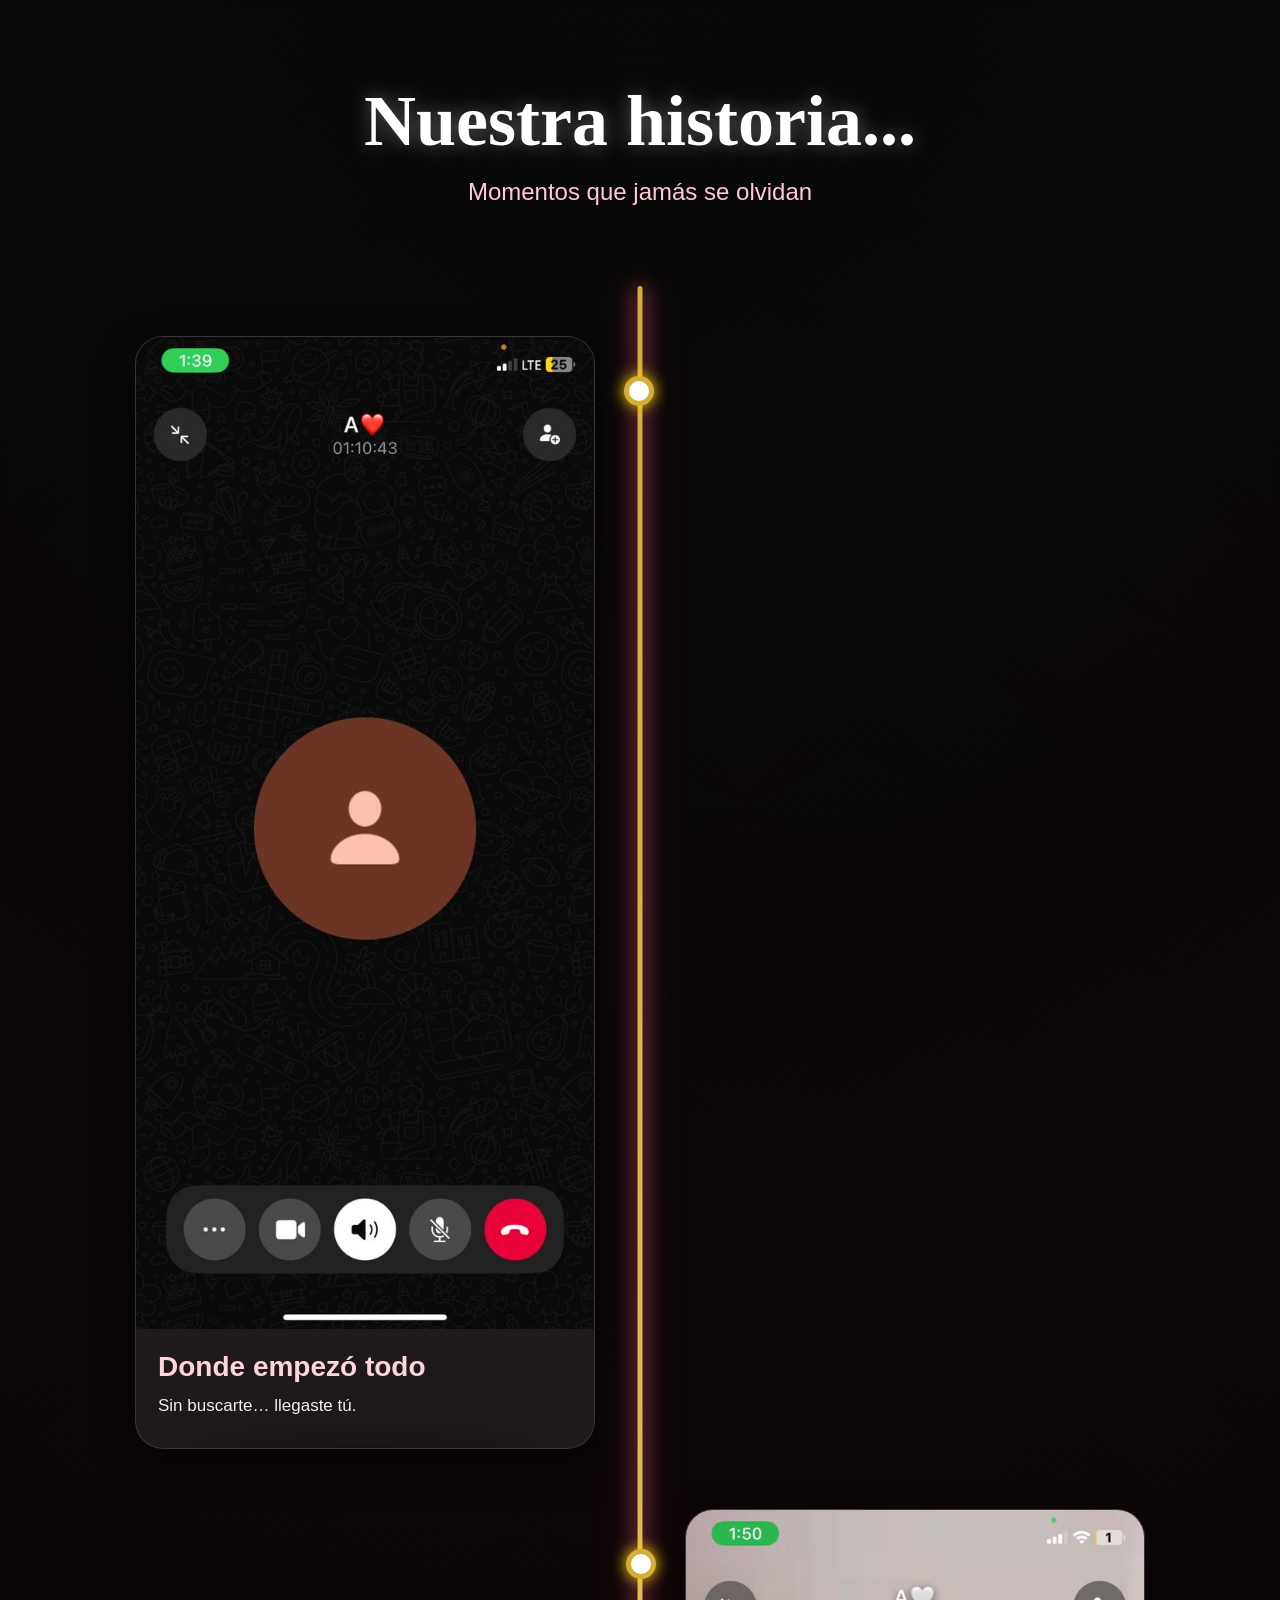
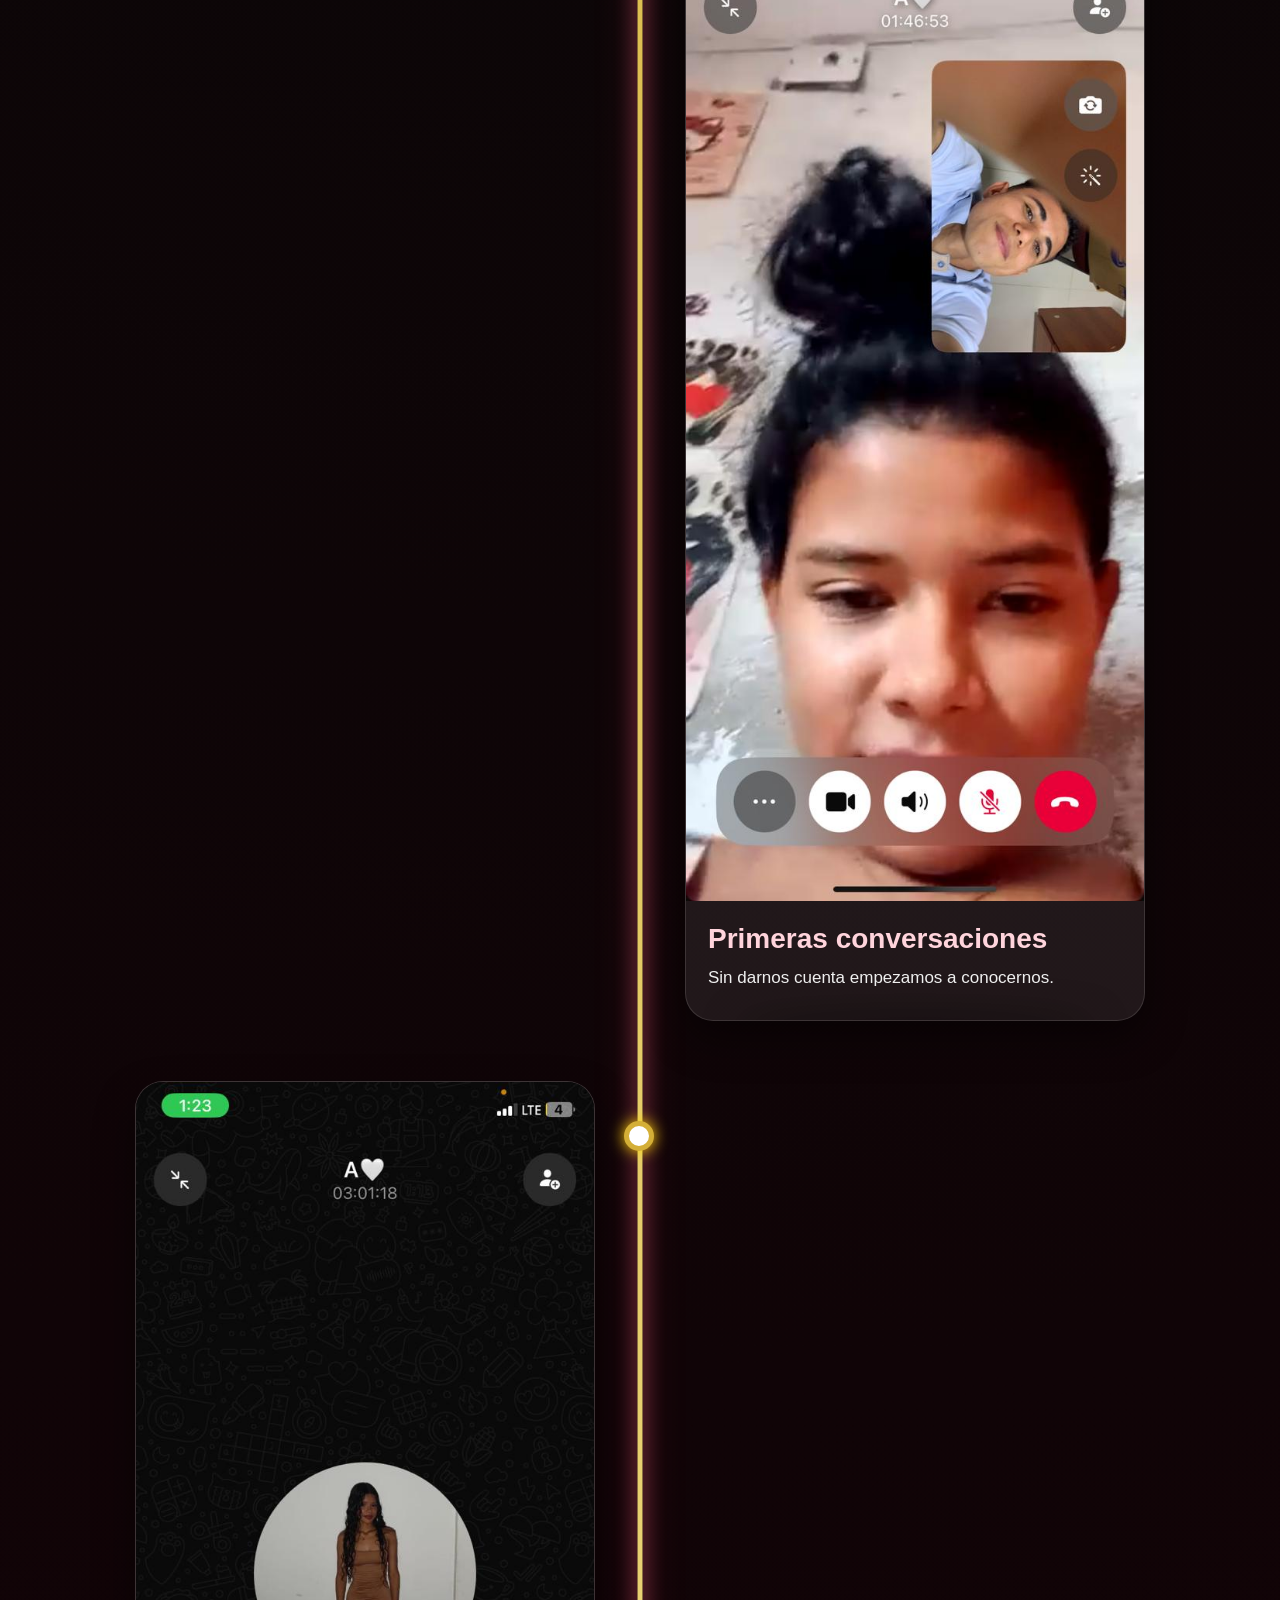
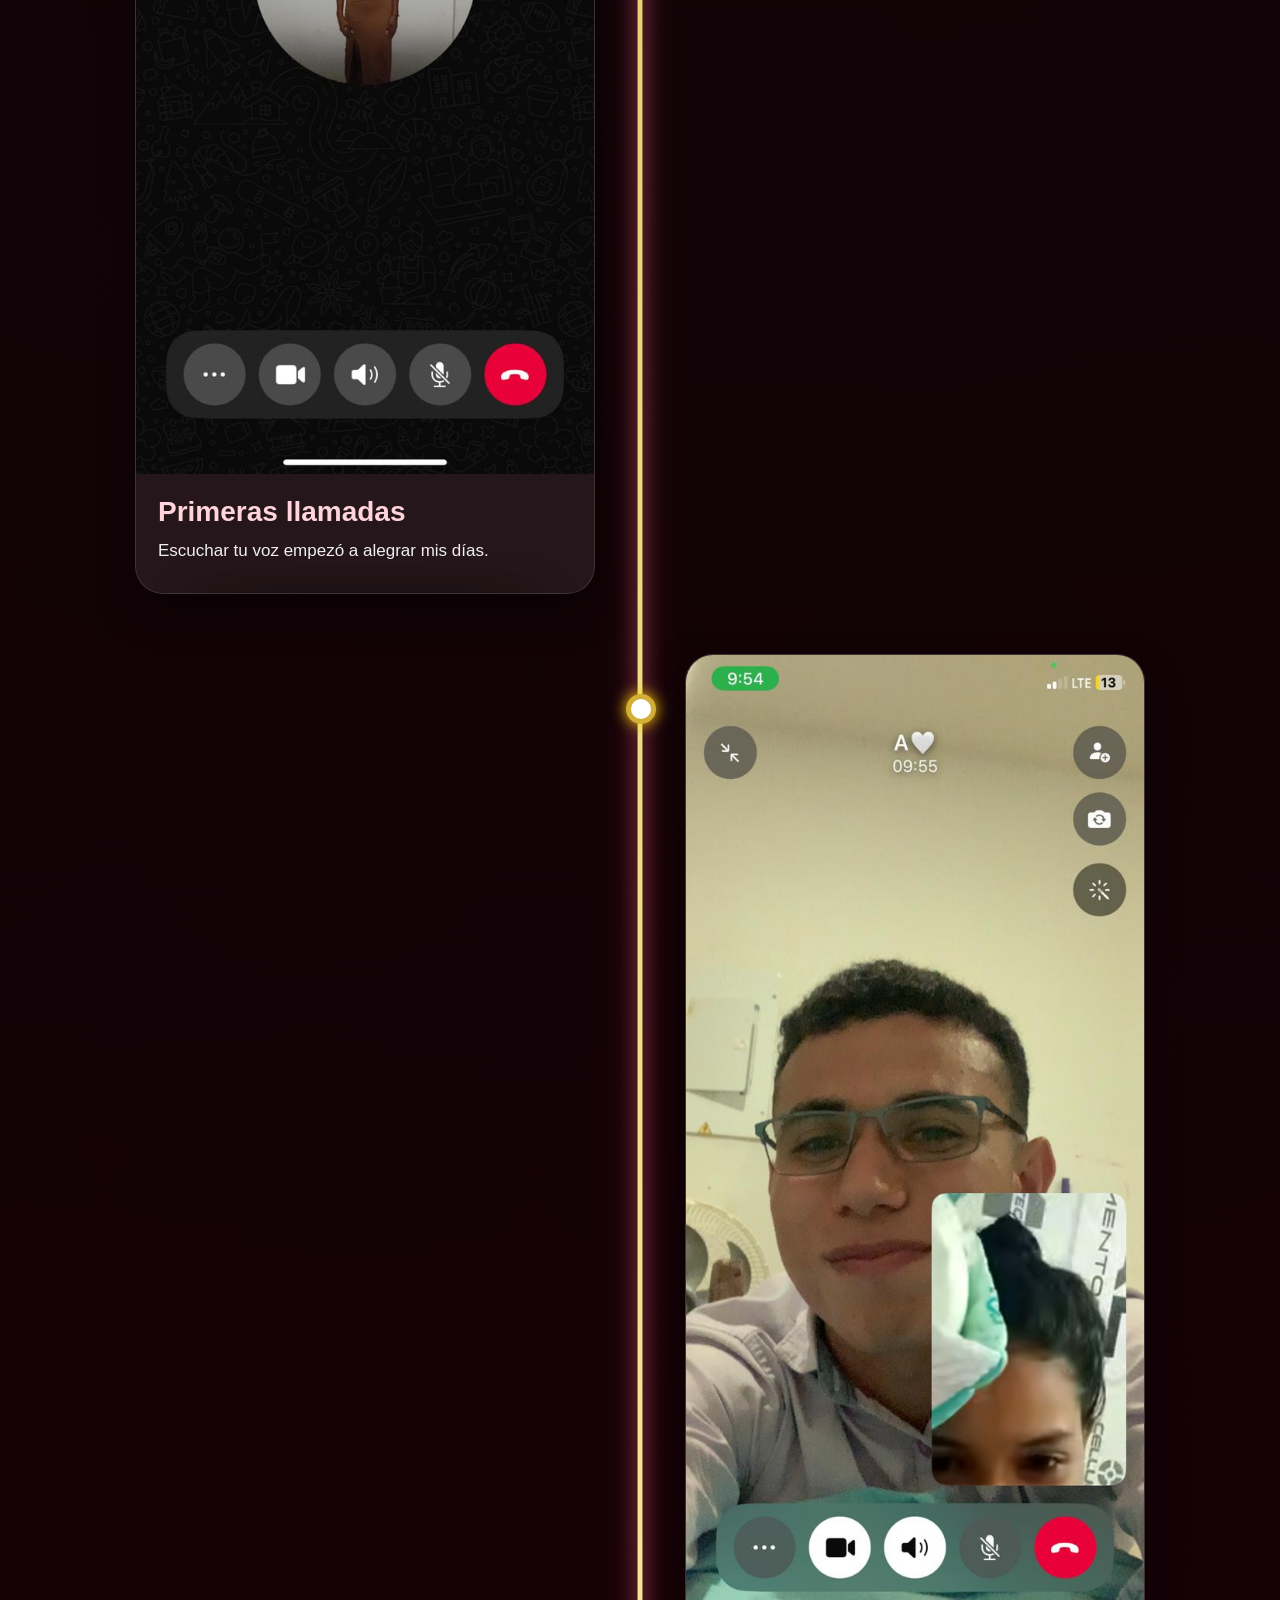
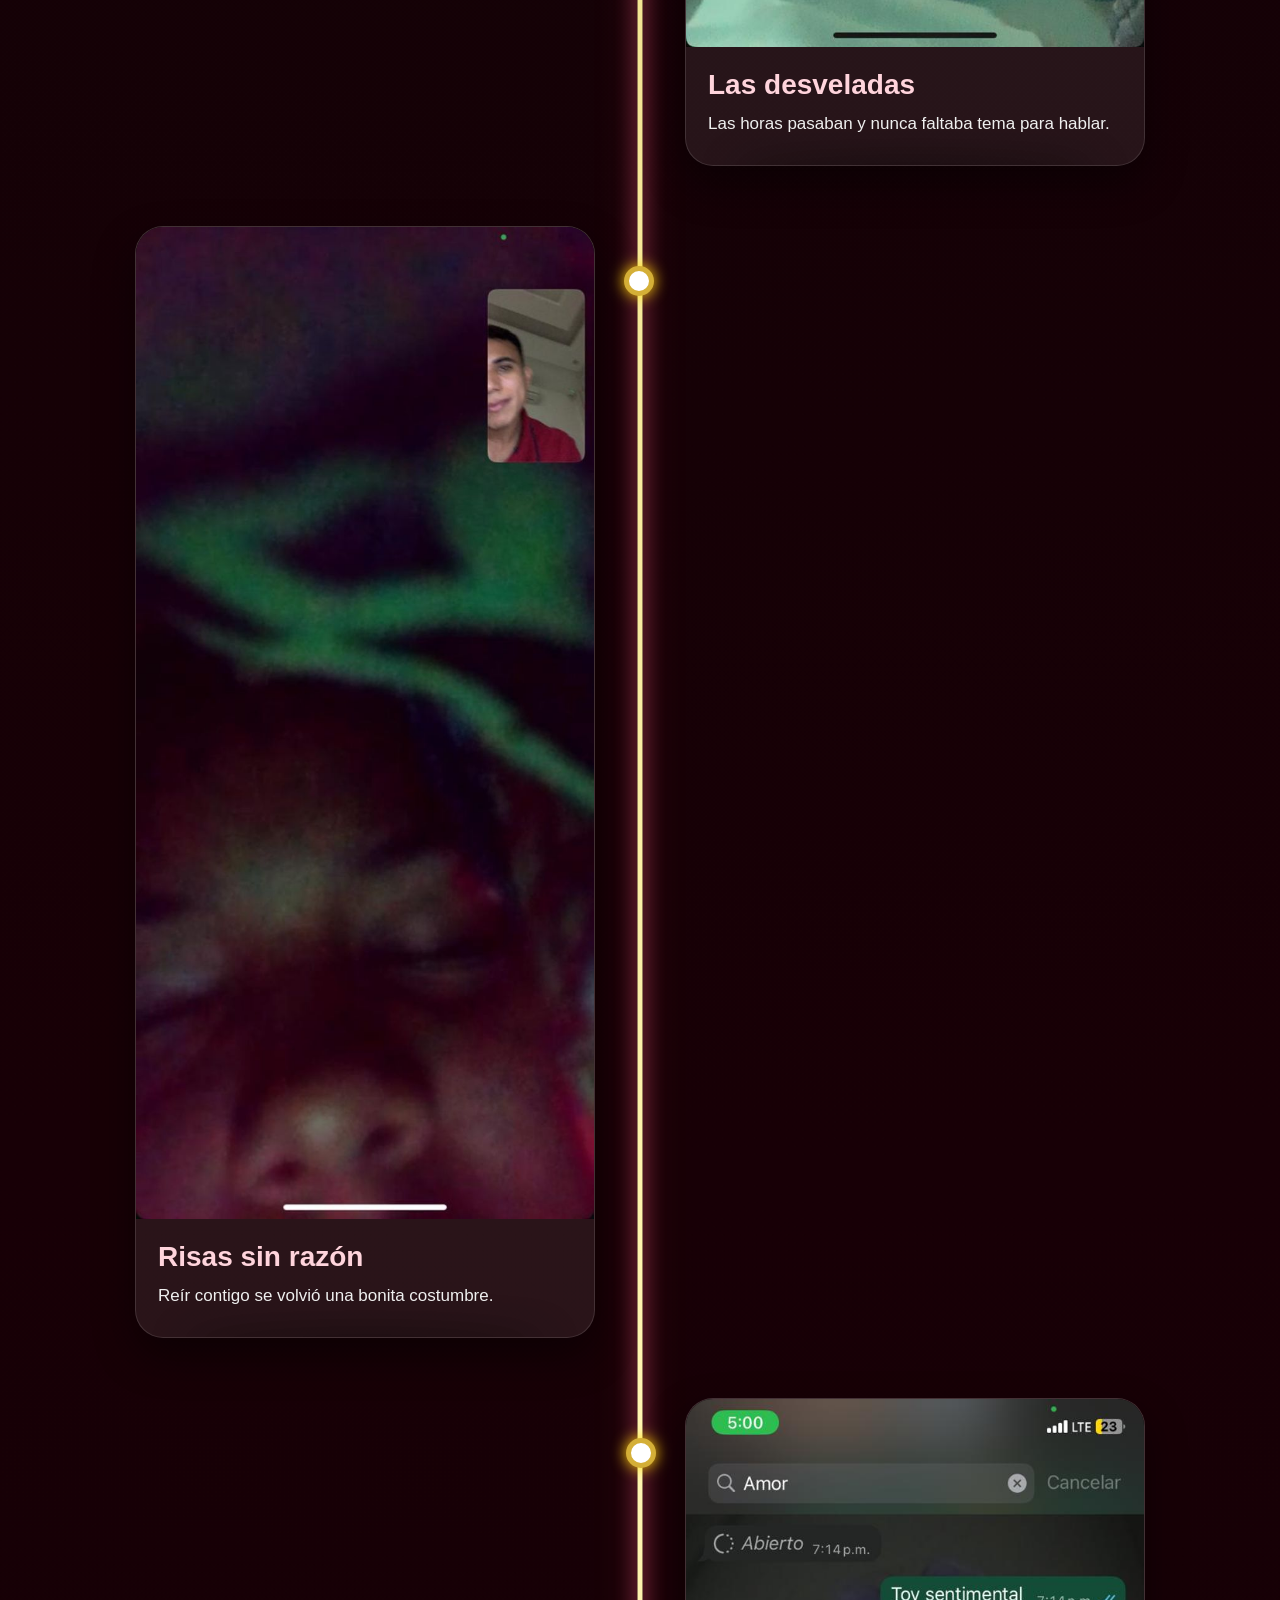
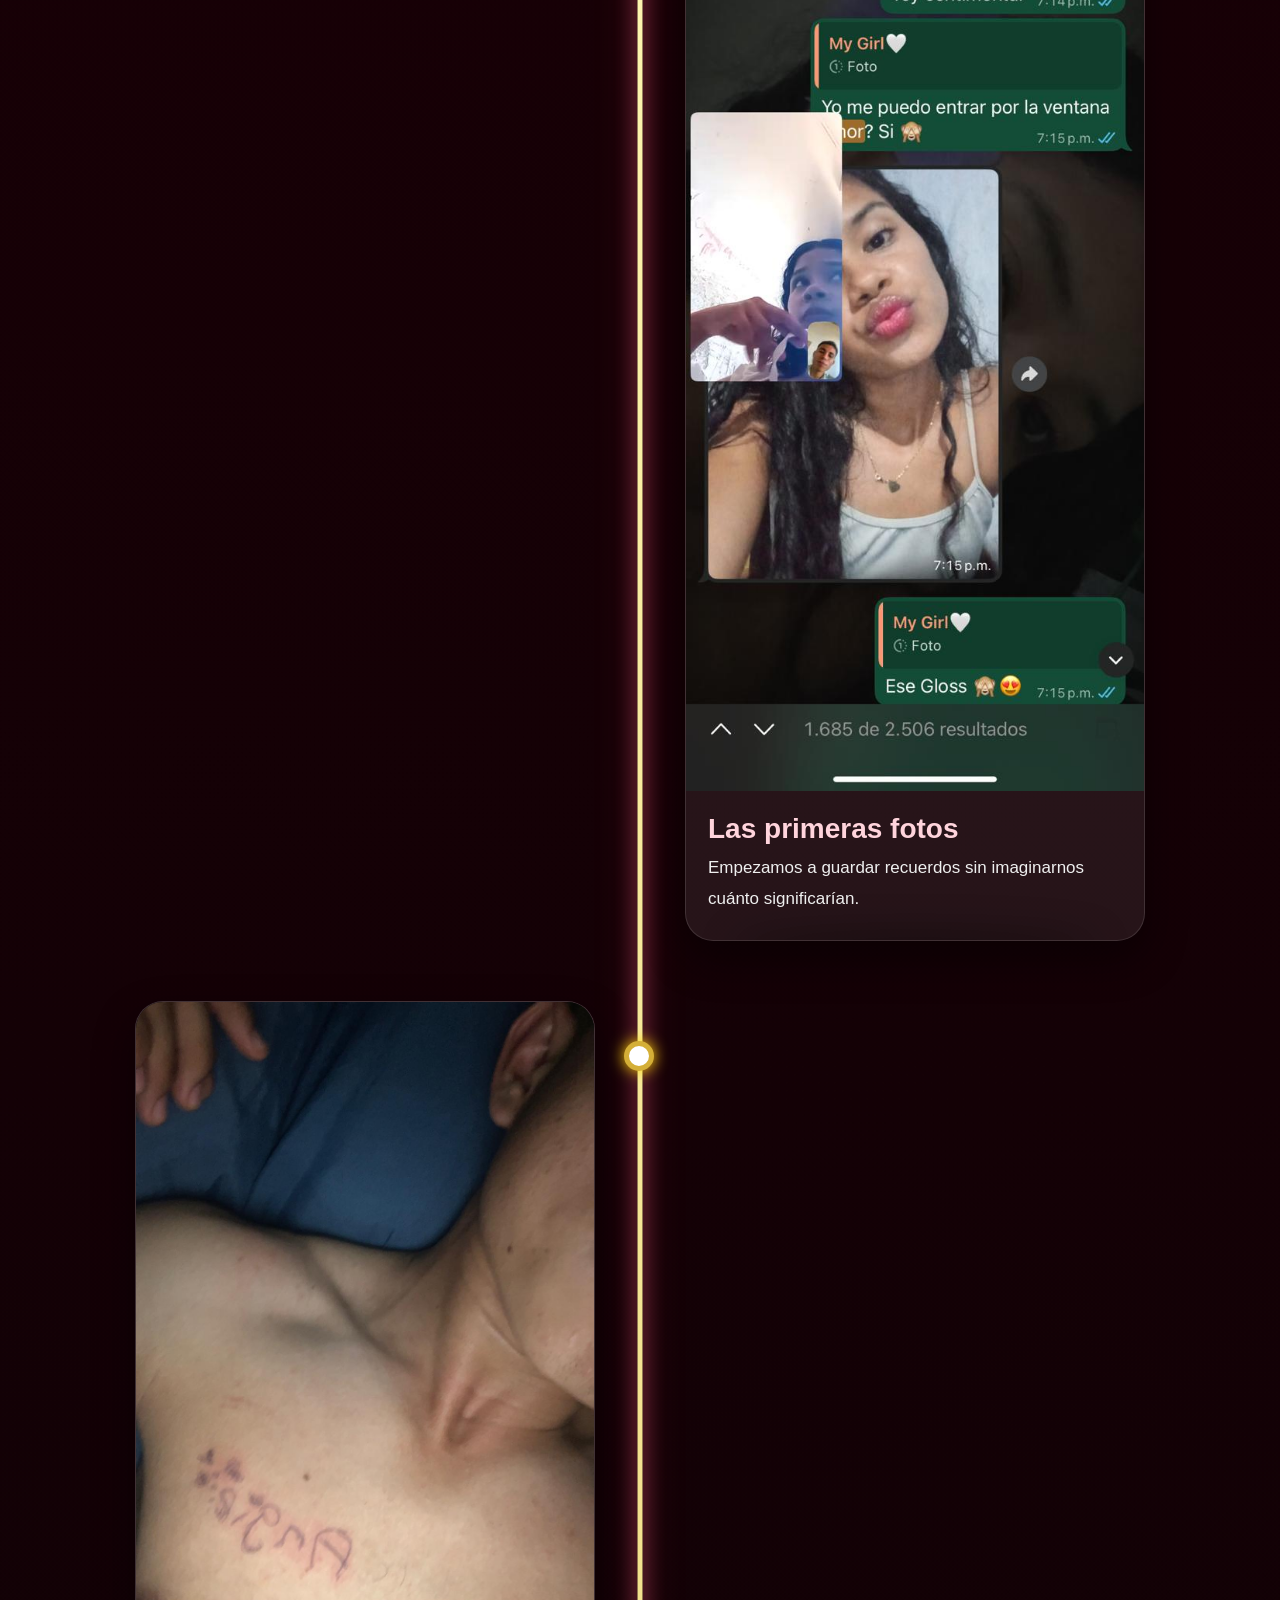
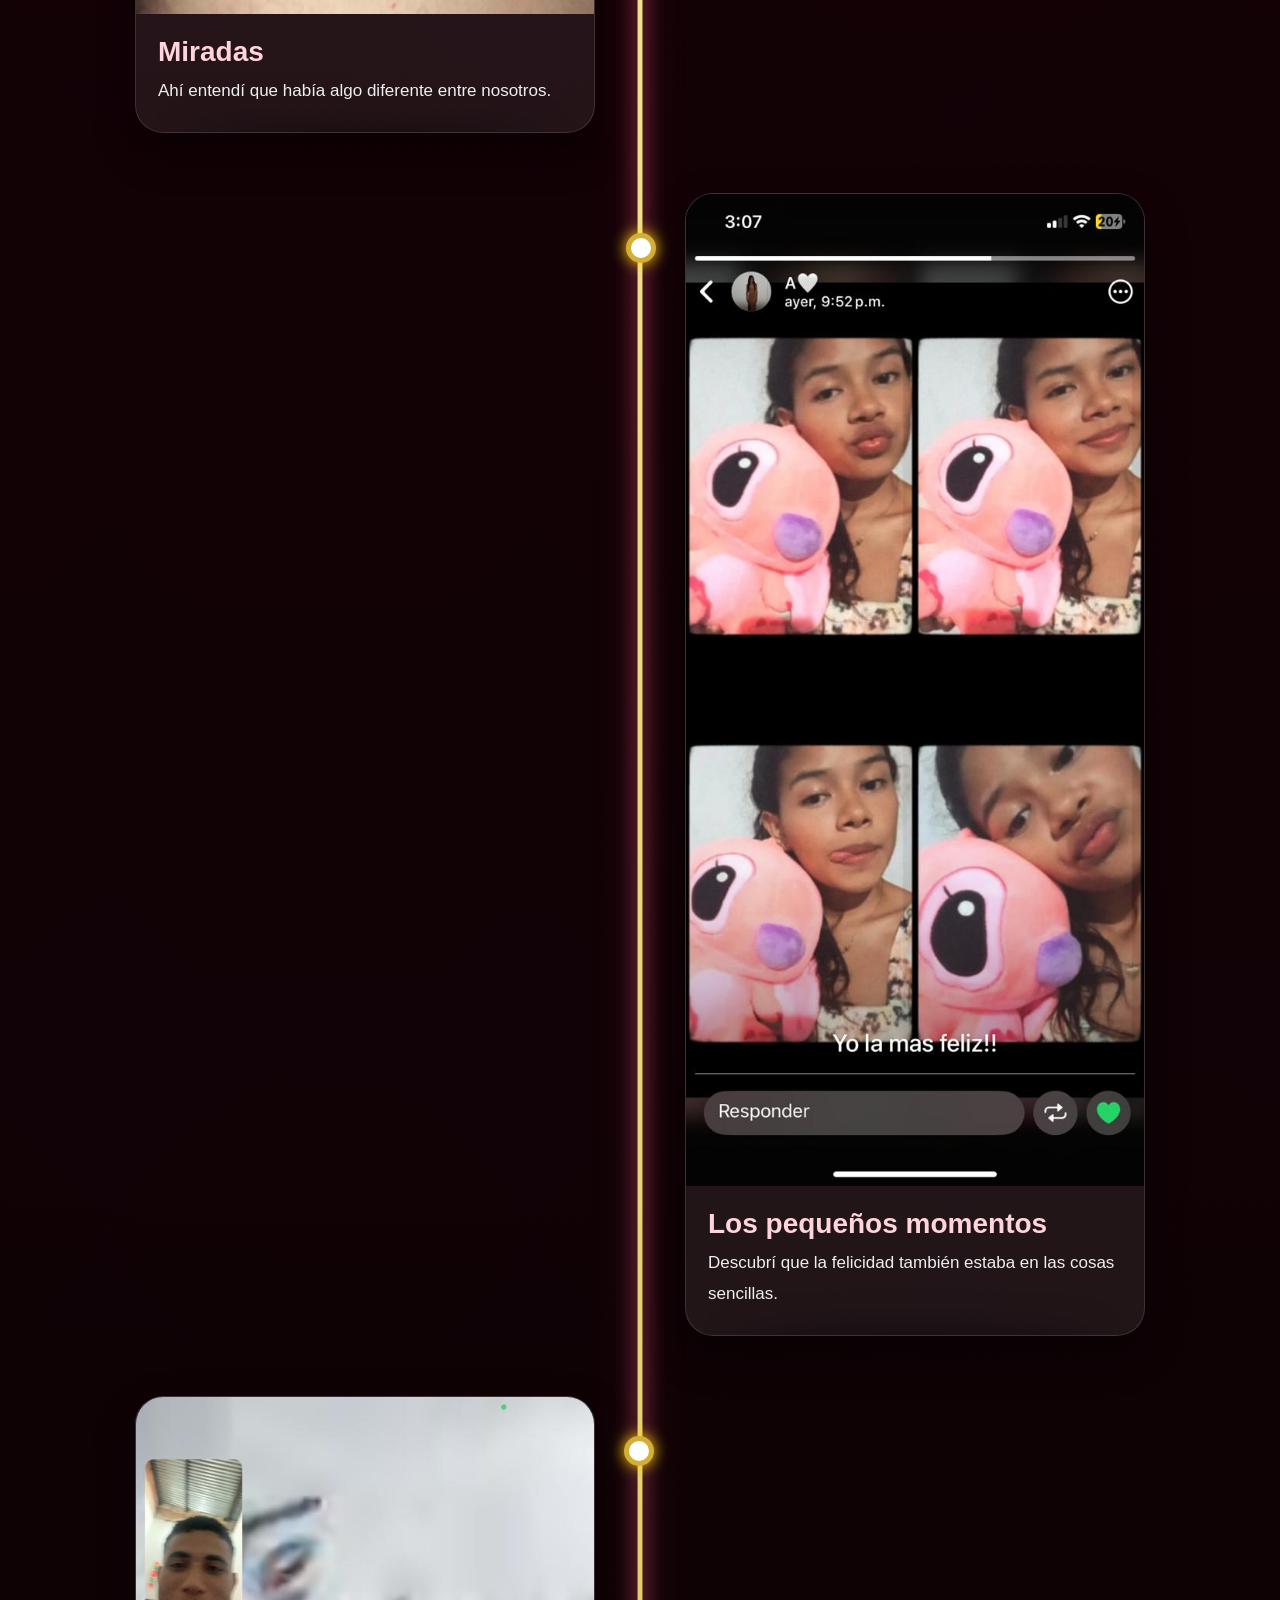
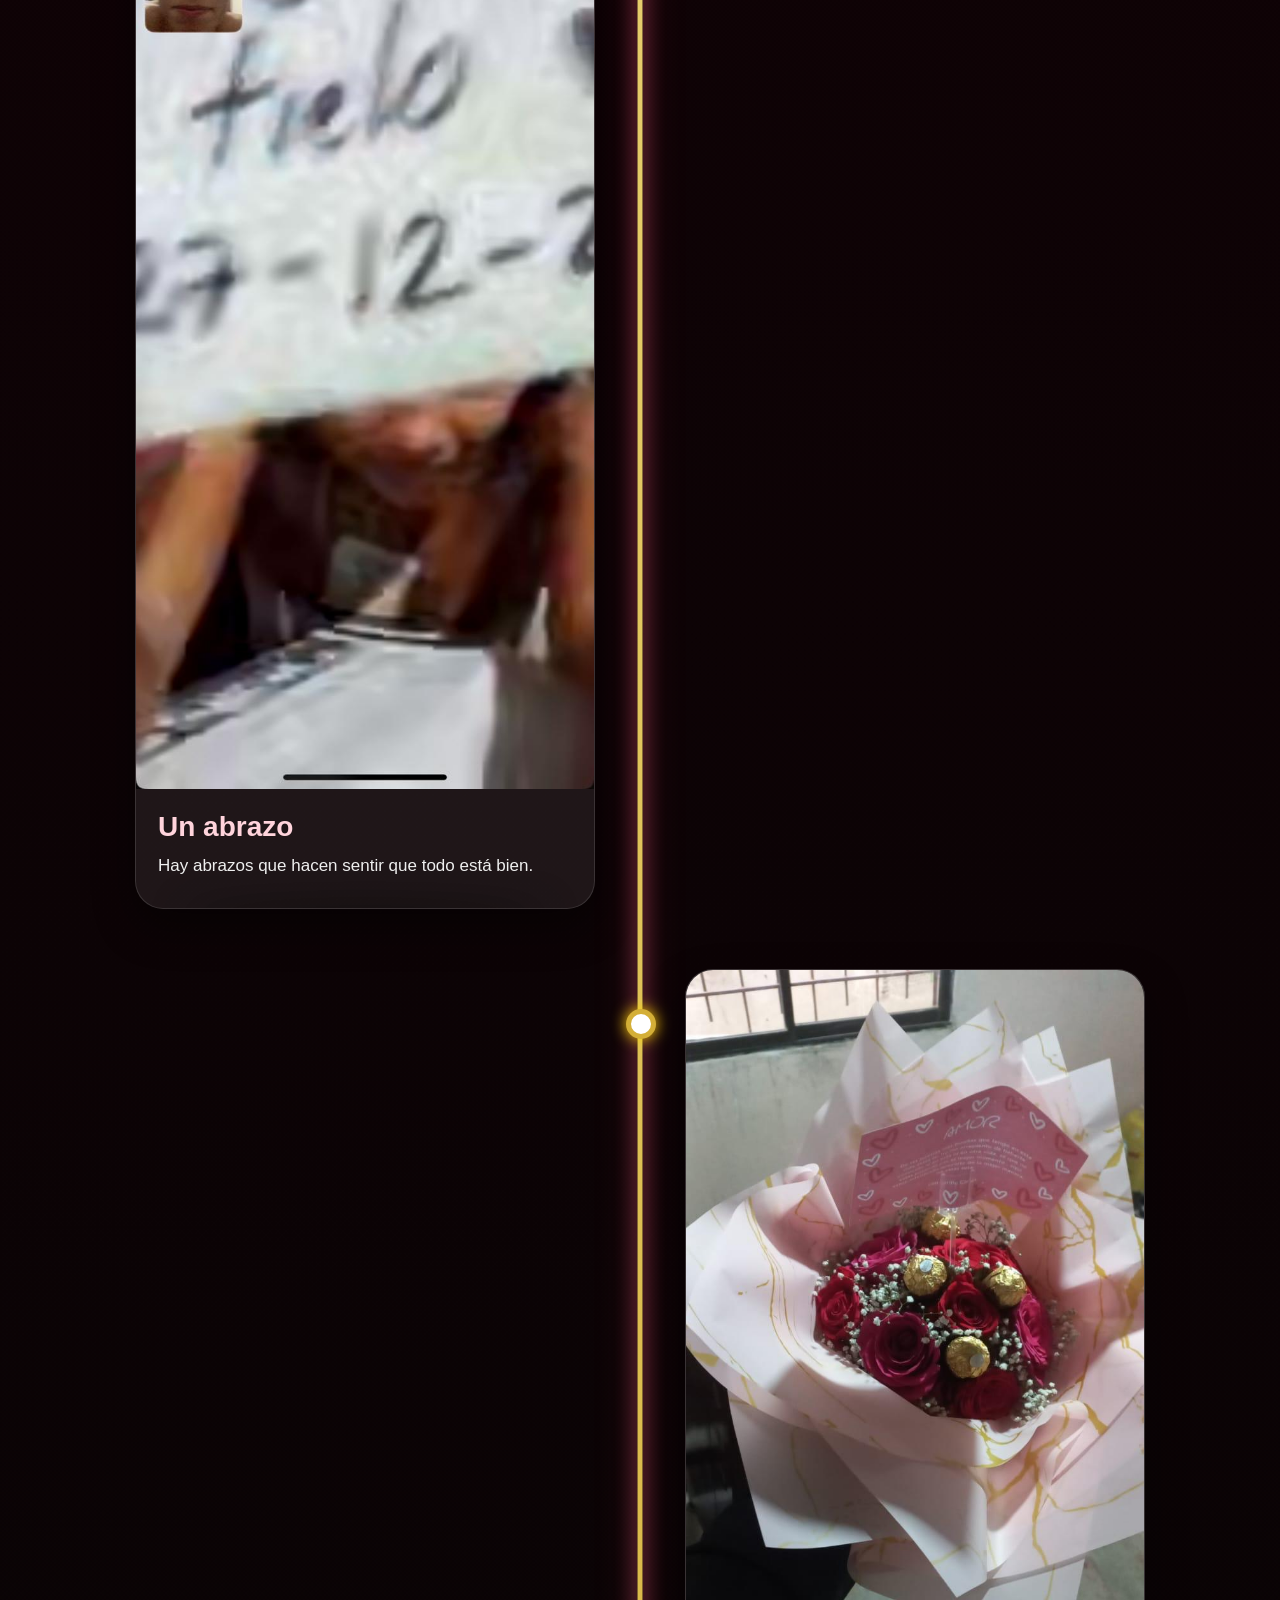
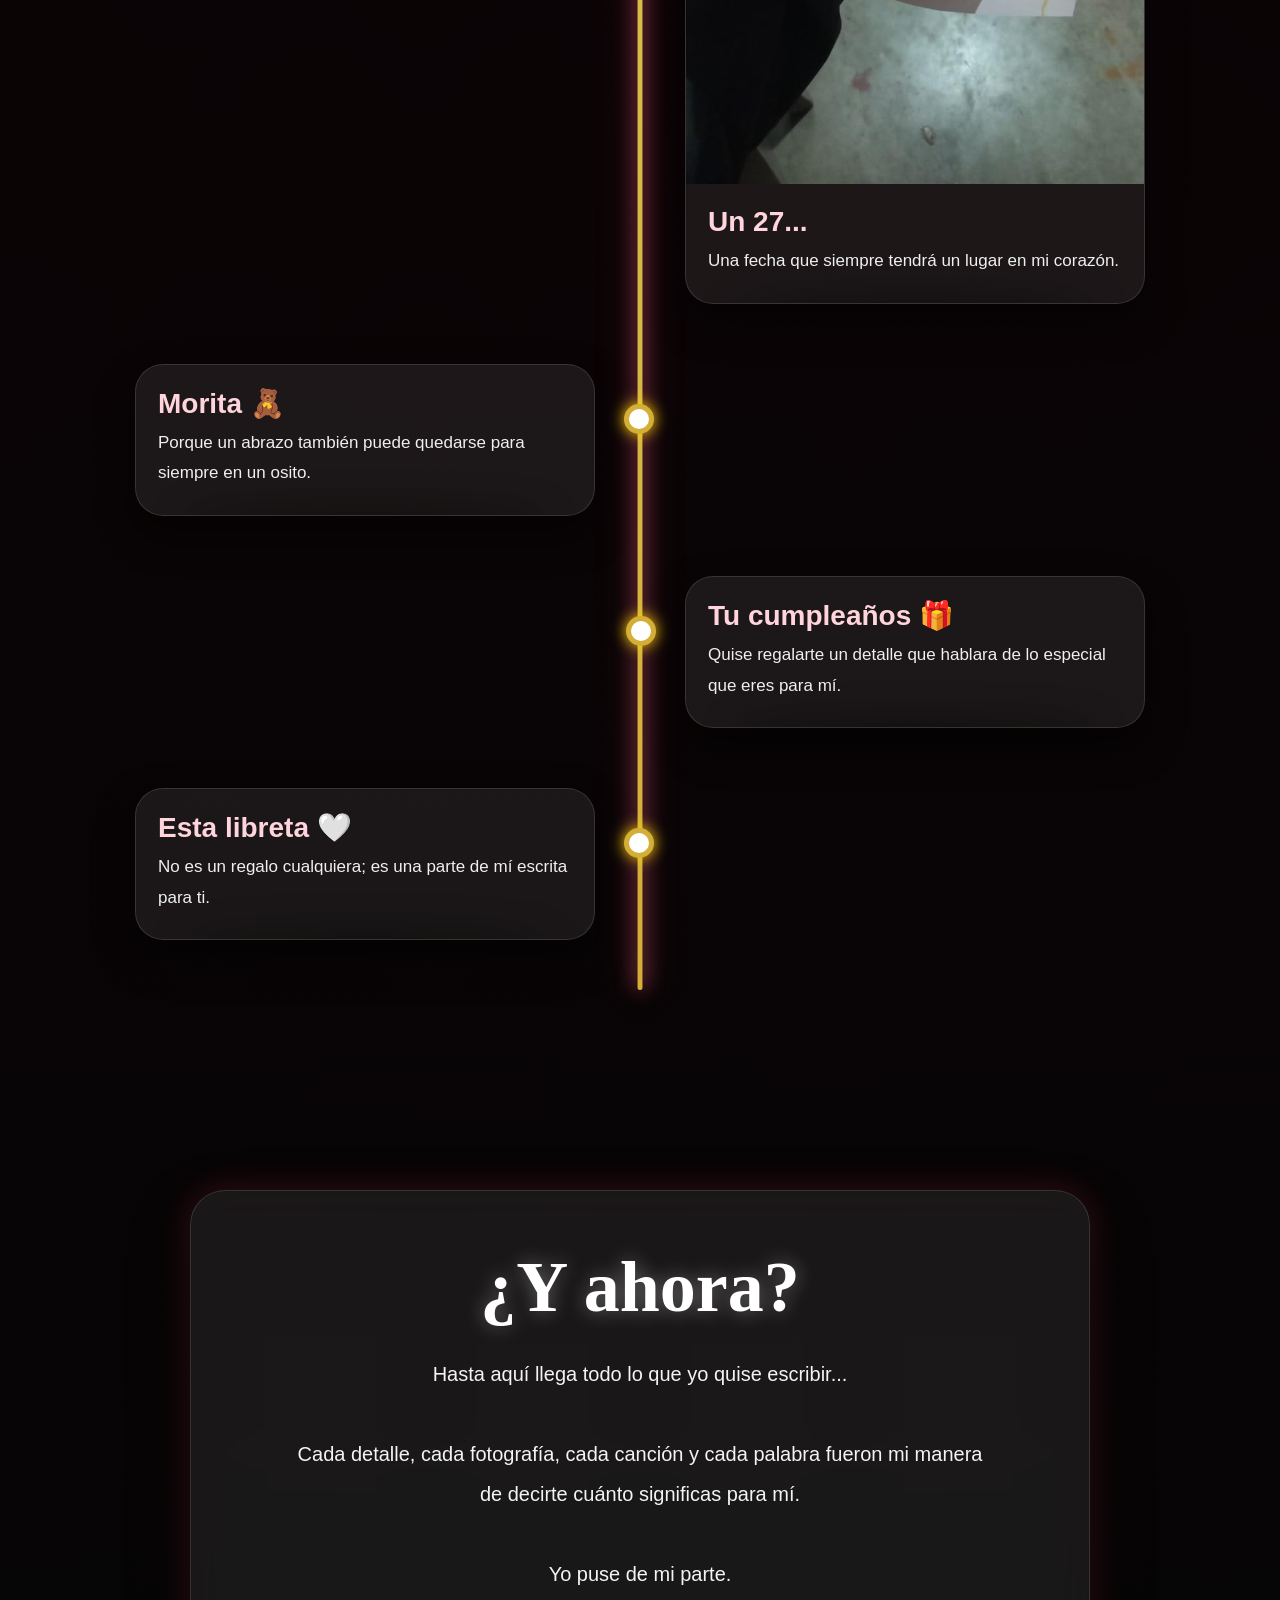
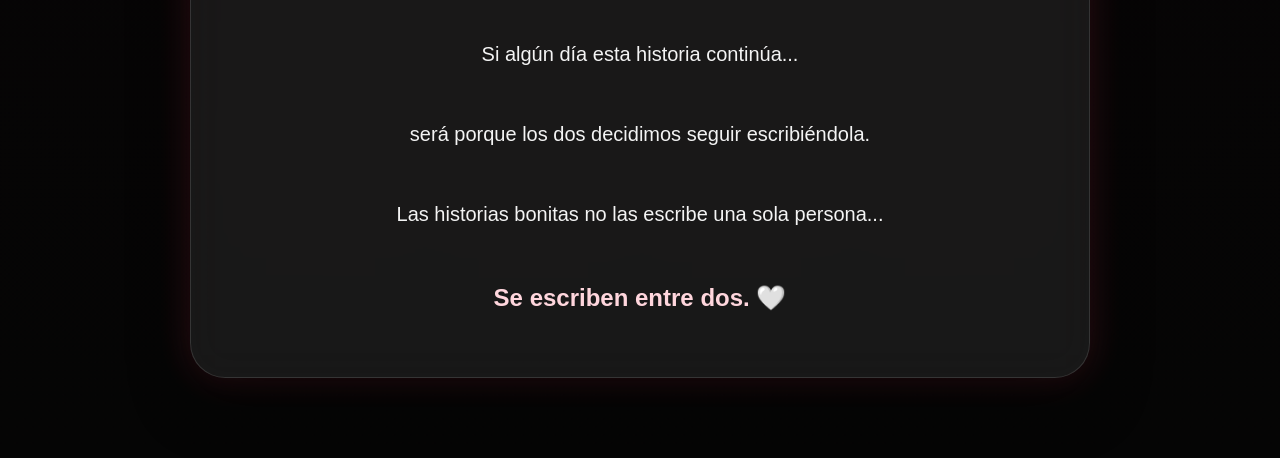
==== Pagina5/5.html @ 86604031 "Add files via upload" ====
<!DOCTYPE html>
<html lang="es">

<head>

    <meta charset="UTF-8">

    <meta name="viewport" content="width=device-width, initial-scale=1.0">

    <title>Nuestra Historia 🤍</title>

    <link rel="stylesheet" href="5.css">

</head>

<body>

    <!-- PARTICULAS -->
    <div id="particles"></div>

    <!-- TITULO -->
    <section class="timeline-section">

        <h1 class="titulo-timeline">
            Nuestra historia...
        </h1>

        <h2 class="subtitulo-timeline">
            Momentos que jamás se olvidan
        </h2>

        <div class="timeline">

            <!-- 1 -->
            <div class="timeline-item left">

                <div class="timeline-content">

                    <img src="Img/timeline/1.jpeg" alt="">

                    <h3>Donde empezó todo</h3>

                    <p>Sin buscarte… llegaste tú.</p>

                </div>

            </div>

            <!-- 2 -->
            <div class="timeline-item right">

                <div class="timeline-content">

                    <img src="Img/timeline/2.jpeg" alt="">

                    <h3>Primeras conversaciones</h3>

                    <p>Sin darnos cuenta empezamos a conocernos.</p>

                </div>

            </div>

            <!-- 3 -->
            <div class="timeline-item left">

                <div class="timeline-content">

                    <img src="Img/timeline/3.jpeg" alt="">

                    <h3>Primeras llamadas</h3>

                    <p>Escuchar tu voz empezó a alegrar mis días.</p>

                </div>

            </div>

            <!-- 4 -->
            <div class="timeline-item right">

                <div class="timeline-content">

                    <img src="Img/timeline/4.jpeg" alt="">

                    <h3>Las desveladas</h3>

                    <p>Las horas pasaban y nunca faltaba tema para hablar.</p>

                </div>

            </div>

            <!-- 5 -->
            <div class="timeline-item left">

                <div class="timeline-content">

                    <img src="Img/timeline/5.jpg" alt="">

                    <h3>Risas sin razón</h3>

                    <p>Reír contigo se volvió una bonita costumbre.</p>

                </div>

            </div>

            <!-- 6 -->
            <div class="timeline-item right">

                <div class="timeline-content">

                    <img src="Img/timeline/6.jpeg" alt="">

                    <h3>Las primeras fotos</h3>

                    <p>Empezamos a guardar recuerdos sin imaginarnos cuánto significarían.</p>

                </div>

            </div>

            <!-- 7 -->
            <div class="timeline-item left">

                <div class="timeline-content">

                    <img src="Img/timeline/7.jpeg" alt="">

                    <h3>Miradas</h3>

                    <p>Ahí entendí que había algo diferente entre nosotros.</p>

                </div>

            </div>

            <!-- 8 -->
            <div class="timeline-item right">

                <div class="timeline-content">

                    <img src="Img/timeline/8.jpeg" alt="">

                    <h3>Los pequeños momentos</h3>

                    <p>Descubrí que la felicidad también estaba en las cosas sencillas.</p>

                </div>

            </div>

            <!-- 9 -->
            <div class="timeline-item left">

                <div class="timeline-content">

                    <img src="Img/timeline/9.jpeg" alt="">

                    <h3>Un abrazo</h3>

                    <p>Hay abrazos que hacen sentir que todo está bien.</p>

                </div>

            </div>

            <!-- 10 -->
            <div class="timeline-item right">

                <div class="timeline-content">

                    <img src="Img/timeline/10.jpg" alt="">

                    <h3>Un 27...</h3>

                    <p>Una fecha que siempre tendrá un lugar en mi corazón.</p>

                </div>

            </div>

            <!-- 11 -->
            <div class="timeline-item left">

                <div class="timeline-content">

                    <img src="Img/timeline/11.jpeg" alt="">

                    <h3>Morita 🧸</h3>

                    <p>Porque un abrazo también puede quedarse para siempre en un osito.</p>

                </div>

            </div>

            <!-- 12 -->
            <div class="timeline-item right">

                <div class="timeline-content">

                    <img src="Img/timeline/12.jpeg" alt="">

                    <h3>Tu cumpleaños 🎁</h3>

                    <p>Quise regalarte un detalle que hablara de lo especial que eres para mí.</p>

                </div>

            </div>

            <!-- 13 -->
            <div class="timeline-item left">

                <div class="timeline-content">

                    <img src="Img/timeline/13.jpeg" alt="">

                    <h3>Esta libreta 🤍</h3>

                    <p>No es un regalo cualquiera; es una parte de mí escrita para ti.</p>

                </div>

            </div>

        </div>

    </section>

    <!-- MENSAJE FINAL -->

    <section class="final-section">

        <div class="timeline-final">

            <h2>¿Y ahora?</h2>

            <p>

                Hasta aquí llega todo lo que yo quise escribir...

                <br><br>

                Cada detalle, cada fotografía, cada canción y cada palabra fueron mi manera de decirte cuánto significas para mí.

                <br><br>

                Yo puse de mi parte.

                <br><br>

                Si algún día esta historia continúa...

                <br><br>

                será porque los dos decidimos seguir escribiéndola.

                <br><br>

                Las historias bonitas no las escribe una sola persona...

                <br><br>

                <strong>Se escriben entre dos. 🤍</strong>

            </p>

        </div>

    </section>

    <script src="5.js"></script>

</body>

</html>
---- Pagina5/5.css ----
/*=========================================
FUENTES Y RESET
=========================================*/

@font-face{
    font-family:"love";
    src:url("fonts/LoversQuarrel-Regular.ttf") format("truetype");
}

*{
    margin:0;
    padding:0;
    box-sizing:border-box;
}

html{
    scroll-behavior:smooth;
}

body{

    background:
    radial-gradient(circle at top,#080808 0%,#180006 45%,#050505 100%);

    color:#fff;

    font-family:Arial,Helvetica,sans-serif;

    overflow-x:hidden;

    min-height:100vh;

}

/*=========================================
PARTICULAS
=========================================*/

#particles{

    position:fixed;

    inset:0;

    overflow:hidden;

    pointer-events:none;

    z-index:0;

}

.particle{

    position:absolute;

    bottom:-30px;

    width:8px;

    height:8px;

    border-radius:50%;

    background:#ff6b81;

    box-shadow:
    0 0 15px #ff3355,
    0 0 30px #ff3355;

    animation:subir linear infinite;

}

@keyframes subir{

0%{

transform:translateY(0) scale(.2);

opacity:0;

}

20%{

opacity:1;

}

100%{

transform:translateY(-120vh) scale(1.3);

opacity:0;

}

}

/*=========================================
TITULOS
=========================================*/

.timeline-section{

    width:min(1100px,92%);

    margin:auto;

    position:relative;

    z-index:2;

    padding:80px 0;

}

.titulo-timeline{

    font-family:"love";

    font-size:72px;

    text-align:center;

    color:white;

    text-shadow:0 0 20px rgba(255,255,255,.35);

}

.subtitulo-timeline{

    margin-top:15px;

    text-align:center;

    color:#ffc9d2;

    font-weight:400;

    font-size:24px;

    margin-bottom:80px;

}


/*=========================================
LINEA CENTRAL
=========================================*/

.timeline{

    position:relative;

    width:100%;

    margin:auto;

    padding:20px 0;

}

.timeline::before{

    content:"";

    position:absolute;

    left:50%;

    top:0;

    transform:translateX(-50%);

    width:5px;

    height:100%;

    border-radius:50px;

    background:linear-gradient(

        to bottom,

        #d4af37,

        #fff6b2,

        #d4af37

    );

    box-shadow:

    0 0 20px #ff5f7e,

    0 0 40px rgba(255,95,126,.45);

}

/*=========================================
ITEMS
=========================================*/

.timeline-item{

    width:50%;

    position:relative;

    padding:30px 45px;

    opacity:0;

    transform:translateY(70px);

    transition:

    opacity .9s ease,

    transform .9s ease;

}

.timeline-item.show{

    opacity:1;

    transform:translateY(0);

}

.timeline-item.left{

    left:0;

}

.timeline-item.right{

    left:50%;

}

/*=========================================
PUNTO CENTRAL
=========================================*/

.timeline-item::after{

    content:"";

    position:absolute;

    width:20px;

    height:20px;

    border-radius:50%;

    background:#fff;

    border:5px solid #d4af37;

    top:70px;

    box-shadow:

    0 0 15px gold;

}

.timeline-item.left::after{

    right:-14px;

}

.timeline-item.right::after{

    left:-14px;

}

/*=========================================
TARJETAS
=========================================*/

.timeline-content{

    background:rgba(255,255,255,.08);

    backdrop-filter:blur(18px);

    border:1px solid rgba(255,255,255,.12);

    border-radius:28px;

    overflow:hidden;

    box-shadow:

    0 18px 40px rgba(0,0,0,.45);

    transition:.35s;

}

.timeline-content:hover{

    transform:translateY(-8px);

    box-shadow:

    0 25px 55px rgba(255,95,126,.20);

}



/*=========================================
IMÁGENES
=========================================*/

/*=========================================
IMÁGENES VERTICALES
=========================================*/

.timeline-content img{

    width:100%;

    height:auto;

    display:block;

    object-fit:contain;

    background:#111;

    cursor:pointer;

    transition:
    transform .4s ease,
    filter .4s ease;

}

.timeline-content:hover img{

    transform:scale(1.02);

    filter:brightness(1.05);

}

.timeline-content img.zoom{

    transform:scale(1.08);

}
/*=========================================
TEXTOS
=========================================*/

.timeline-content h3{

    padding:22px 22px 8px;

    color:#ffd4dc;

    font-size:28px;

    font-weight:bold;

}

.timeline-content p{

    padding:0 22px 26px;

    color:#efefef;

    line-height:1.8;

    font-size:17px;

}

/*=========================================
EFECTO BRILLO
=========================================*/

.timeline-content::before{

    content:"";

    position:absolute;

    inset:0;

    background:

    linear-gradient(

    120deg,

    transparent,

    rgba(255,255,255,.10),

    transparent

    );

    transform:translateX(-130%);

    transition:.8s;

    pointer-events:none;

}

.timeline-content{

    position:relative;

}

.timeline-content:hover::before{

    transform:translateX(130%);

}

/*=========================================
SOMBRA INFERIOR
=========================================*/

.timeline-content::after{

    content:"";

    position:absolute;

    left:10%;

    bottom:-20px;

    width:80%;

    height:25px;

    border-radius:50%;

    background:rgba(0,0,0,.45);

    filter:blur(18px);

    z-index:-1;

}

/*=========================================
EFECTO DE ENTRADA
=========================================*/

.timeline-item.left.show{

    animation:entrarIzquierda .9s ease forwards;

}

.timeline-item.right.show{

    animation:entrarDerecha .9s ease forwards;

}

@keyframes entrarIzquierda{

    from{

        opacity:0;

        transform:translateX(-80px);

    }

    to{

        opacity:1;

        transform:translateX(0);

    }

}

@keyframes entrarDerecha{

    from{

        opacity:0;

        transform:translateX(80px);

    }

    to{

        opacity:1;

        transform:translateX(0);

    }

}


/*=========================================
SECCIÓN FINAL
=========================================*/

.final-section{

    width:min(900px,92%);

    margin:120px auto 80px;

    position:relative;

    z-index:5;

}

/*=========================================
CAJA FINAL
=========================================*/

.timeline-final{

    background:rgba(255,255,255,.08);

    backdrop-filter:blur(20px);

    border:1px solid rgba(255,255,255,.12);

    border-radius:35px;

    padding:55px 40px;

    text-align:center;

    box-shadow:

    0 25px 60px rgba(0,0,0,.45),

    0 0 35px rgba(255,70,100,.20);

    opacity:0;

    transform:translateY(80px);

    transition:1s;

}

.timeline-final.visible{

    opacity:1;

    transform:translateY(0);

}

/*=========================================
TITULO
=========================================*/

.timeline-final h2{

    font-family:"love";

    font-size:72px;

    color:white;

    margin-bottom:25px;

    text-shadow:

    0 0 20px rgba(255,255,255,.35);

}

/*=========================================
PARRAFO
=========================================*/

.timeline-final p{

    color:#f4f4f4;

    font-size:20px;

    line-height:2;

    max-width:700px;

    margin:auto;

}

.timeline-final strong{

    color:#ffd6dd;

    font-size:24px;

}

/*=========================================
BRILLO
=========================================*/

.timeline-final::before{

    content:"";

    position:absolute;

    inset:0;

    border-radius:35px;

    background:

    linear-gradient(

    120deg,

    transparent,

    rgba(255,255,255,.10),

    transparent

    );

    transform:translateX(-140%);

    transition:1s;

}

.timeline-final.visible::before{

    transform:translateX(140%);

}

/*=========================================
LATIDO
=========================================*/

.timeline-final h2{

    animation:latidoTitulo 2.2s infinite;

}

@keyframes latidoTitulo{

0%{

transform:scale(1);

}

50%{

transform:scale(1.05);

}

100%{

transform:scale(1);

}

}



/*=========================================
RESPONSIVE TABLET
=========================================*/

@media (max-width:950px){

.timeline{

    padding-left:0;

}

.timeline::before{

    left:28px;

    transform:none;

}

.timeline-item{

    width:100%;

    left:0 !important;

    padding:20px 0 20px 70px;

    margin-bottom:40px;

    opacity:1;

    transform:none;

}

.timeline-item::after{

    left:18px !important;

    right:auto;

    top:65px;

}

.timeline-content{

    width:100%;

}

.timeline-content img{

    height:240px;

}

.final-section{

    margin-top:70px;

}

}


/*=========================================
MOVILES
=========================================*/

@media (max-width:600px){

body{

    overflow-x:hidden;

}

.timeline-section{

    width:94%;

    padding:50px 0;

}

.titulo-timeline{

    font-size:52px;

}

.subtitulo-timeline{

    font-size:18px;

    margin-bottom:45px;

}

.timeline::before{

    left:18px;

    width:3px;

}

.timeline-item{

    padding-left:50px;

    padding-right:0;

    margin-bottom:30px;

}

.timeline-item::after{

    left:8px !important;

    width:18px;

    height:18px;

    border-width:4px;

}

.timeline-content{

    border-radius:22px;

}

.timeline-content img{

    height:180px;

}

.timeline-content h3{

    font-size:22px;

    padding:18px 18px 8px;

}

.timeline-content p{

    padding:0 18px 20px;

    font-size:15px;

    line-height:1.7;

}

.final-section{

    width:94%;

    margin:60px auto;

}

.timeline-final{

    padding:30px 22px;

    border-radius:25px;

}

.timeline-final h2{

    font-size:48px;

}

.timeline-final p{

    font-size:16px;

    line-height:1.8;

}

.timeline-final strong{

    font-size:19px;

}

}


/*=========================================
PC GRANDES
=========================================*/

@media (min-width:1400px){

.timeline-section{

    max-width:1250px;

}

.timeline-content img{

    height:320px;

}

.titulo-timeline{

    font-size:85px;

}

.subtitulo-timeline{

    font-size:28px;

}

.timeline-final{

    max-width:900px;

    margin:auto;

}

}


/*=========================================
SCROLL PERSONALIZADO
=========================================*/

::-webkit-scrollbar{

    width:10px;

}

::-webkit-scrollbar-track{

    background:#120008;

}

::-webkit-scrollbar-thumb{

    background:#ff5f7e;

    border-radius:20px;

}

::-webkit-scrollbar-thumb:hover{

    background:#ff7994;

}
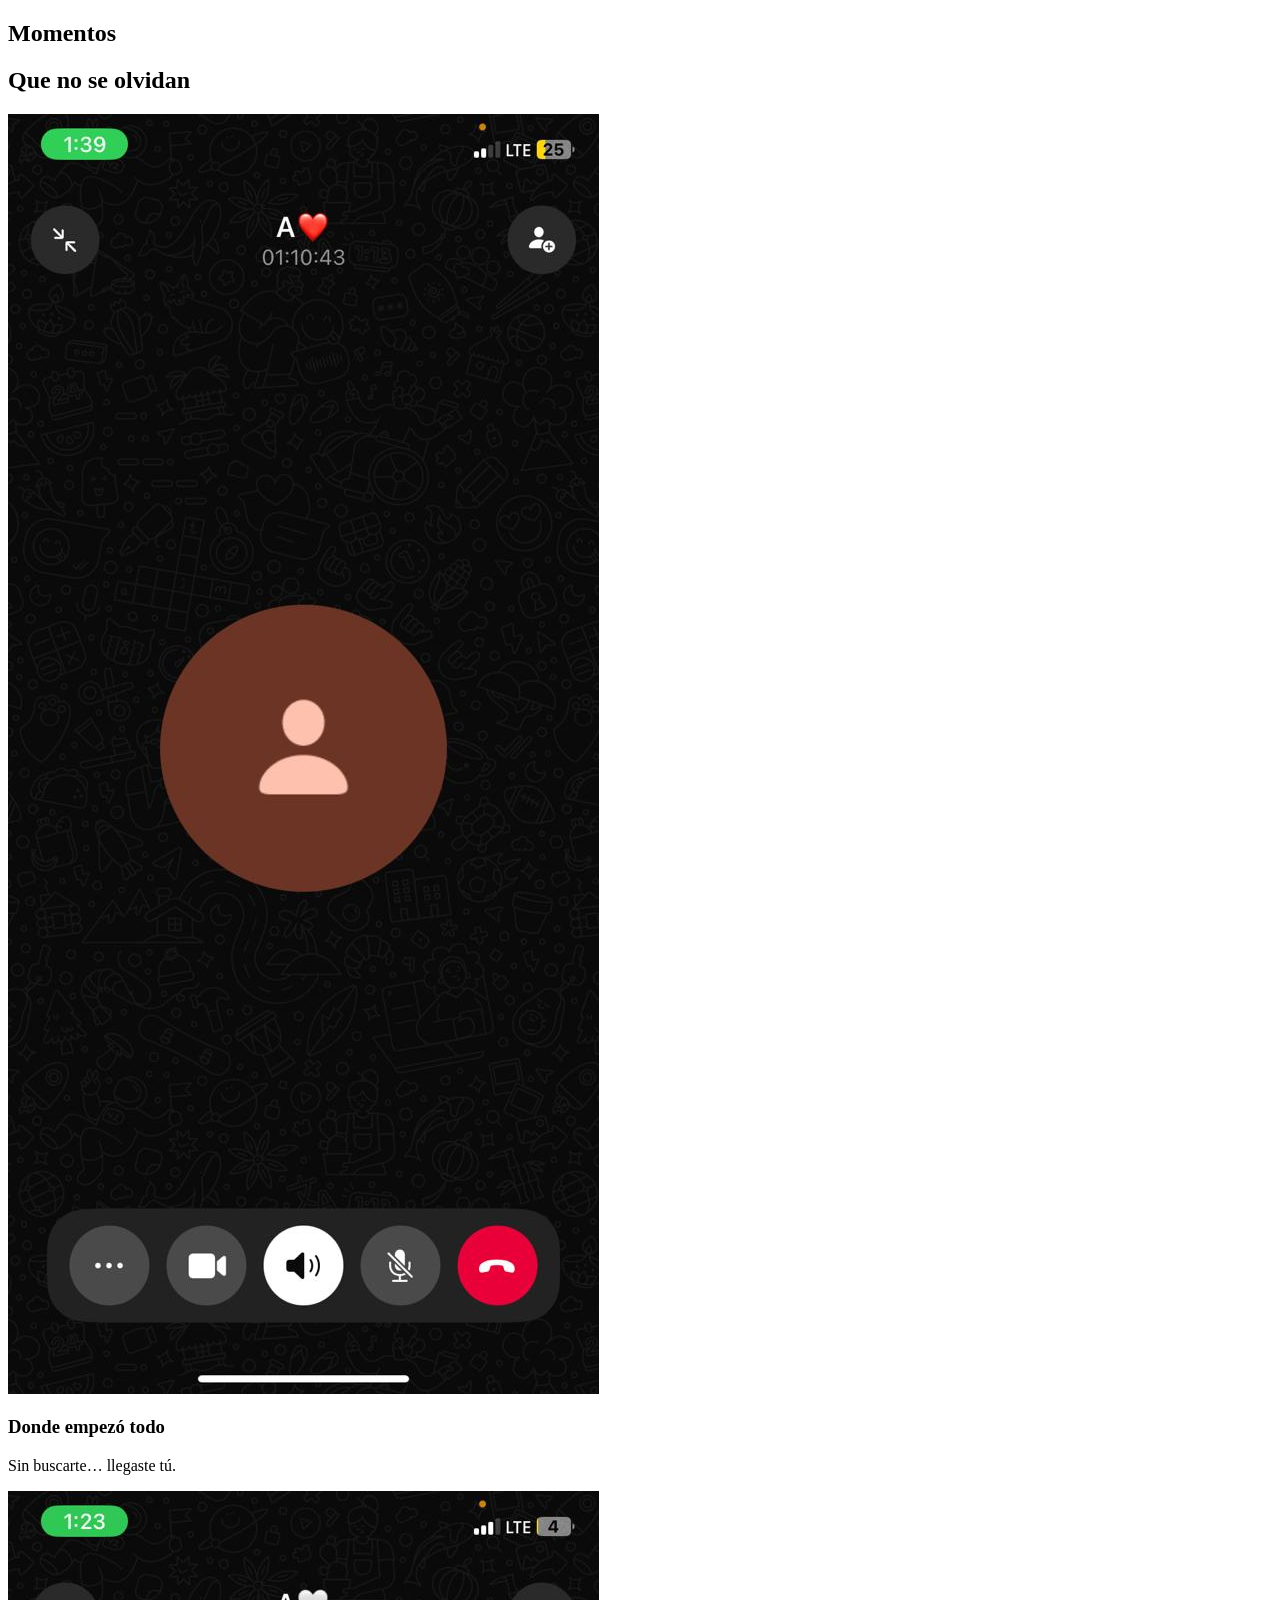
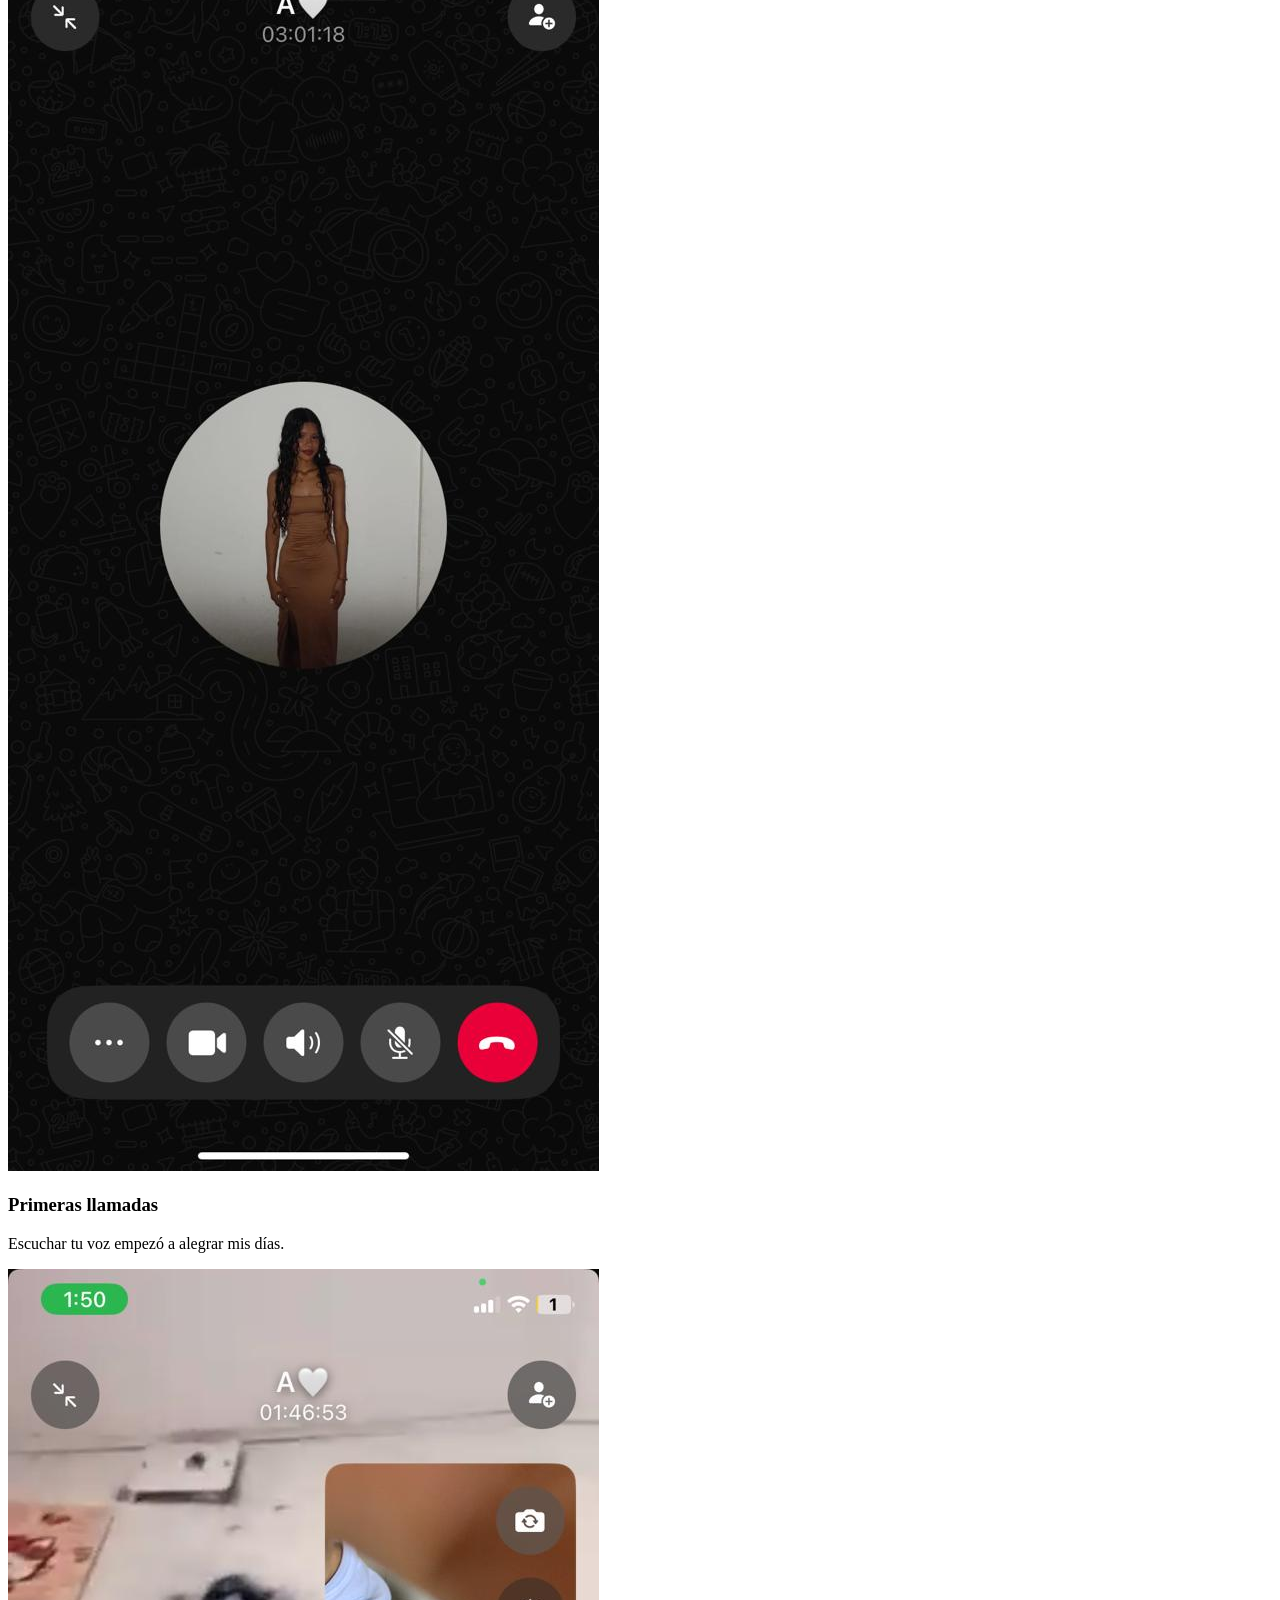
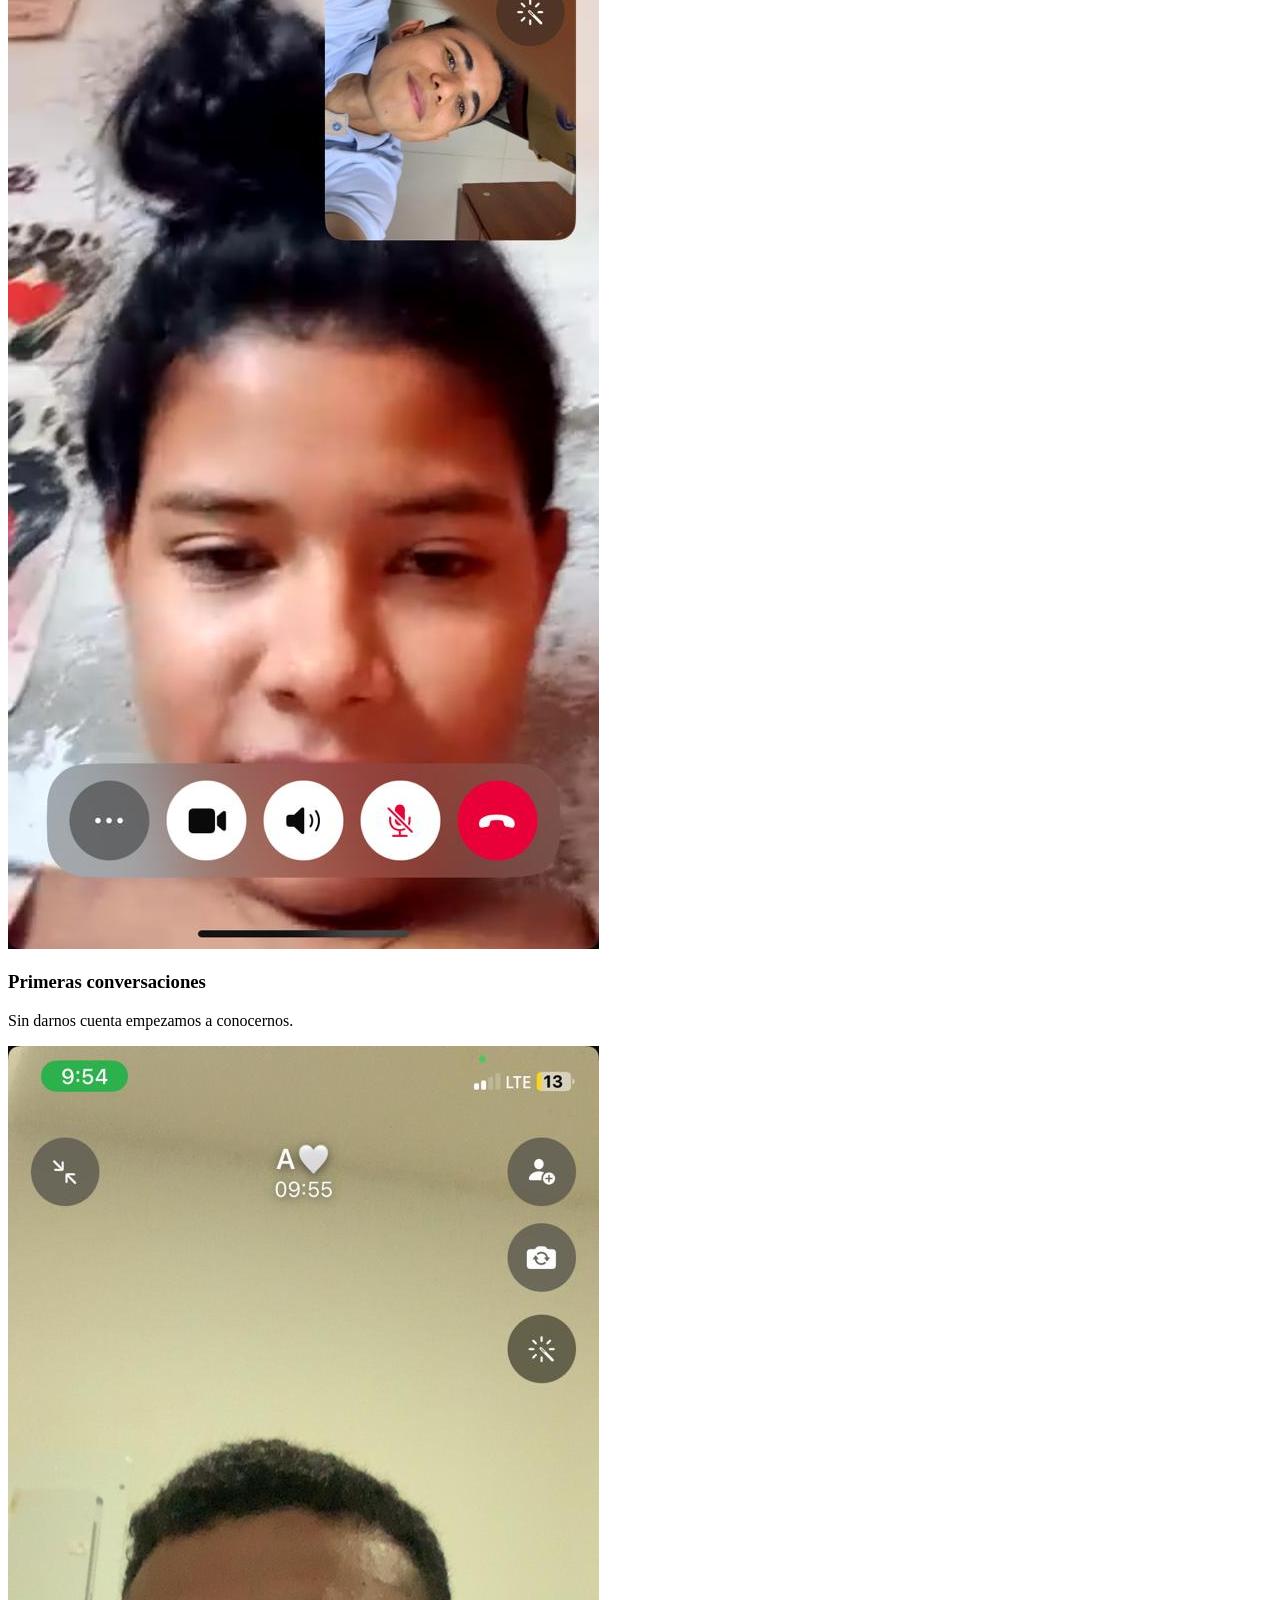
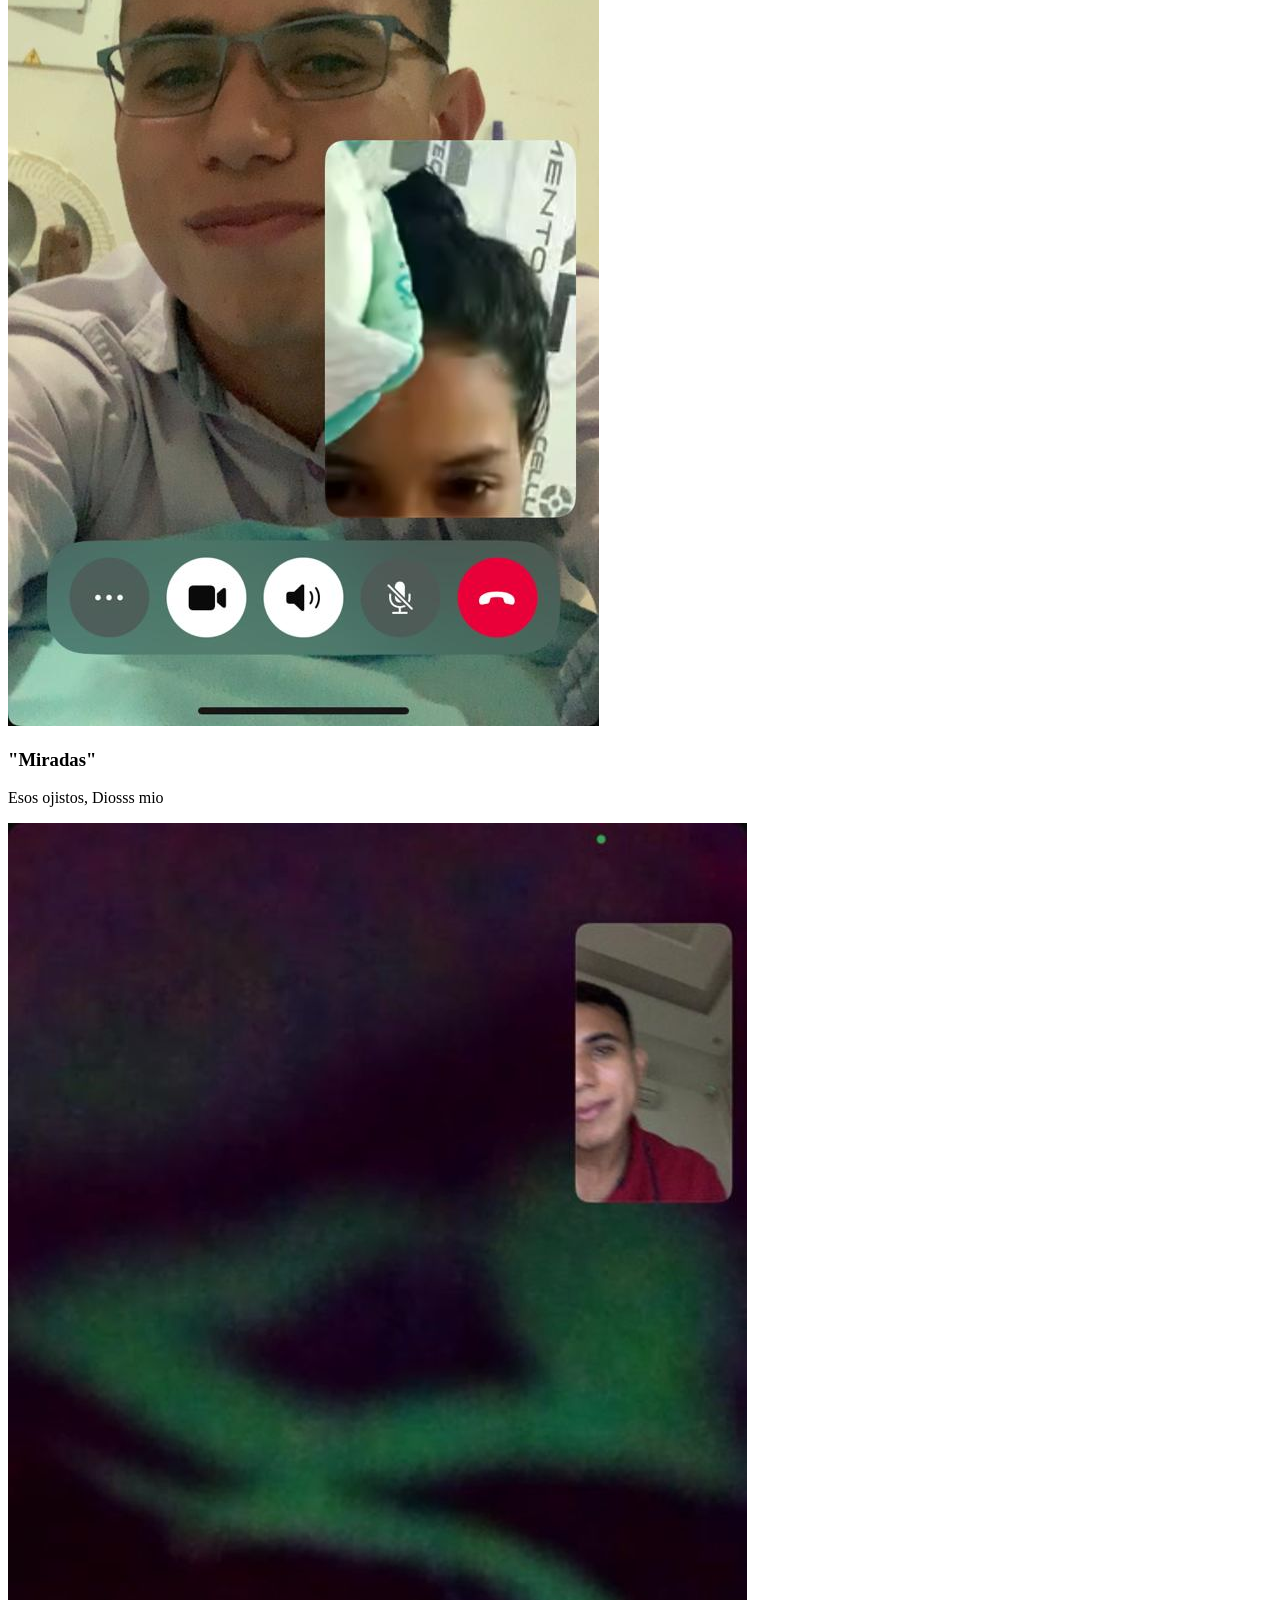
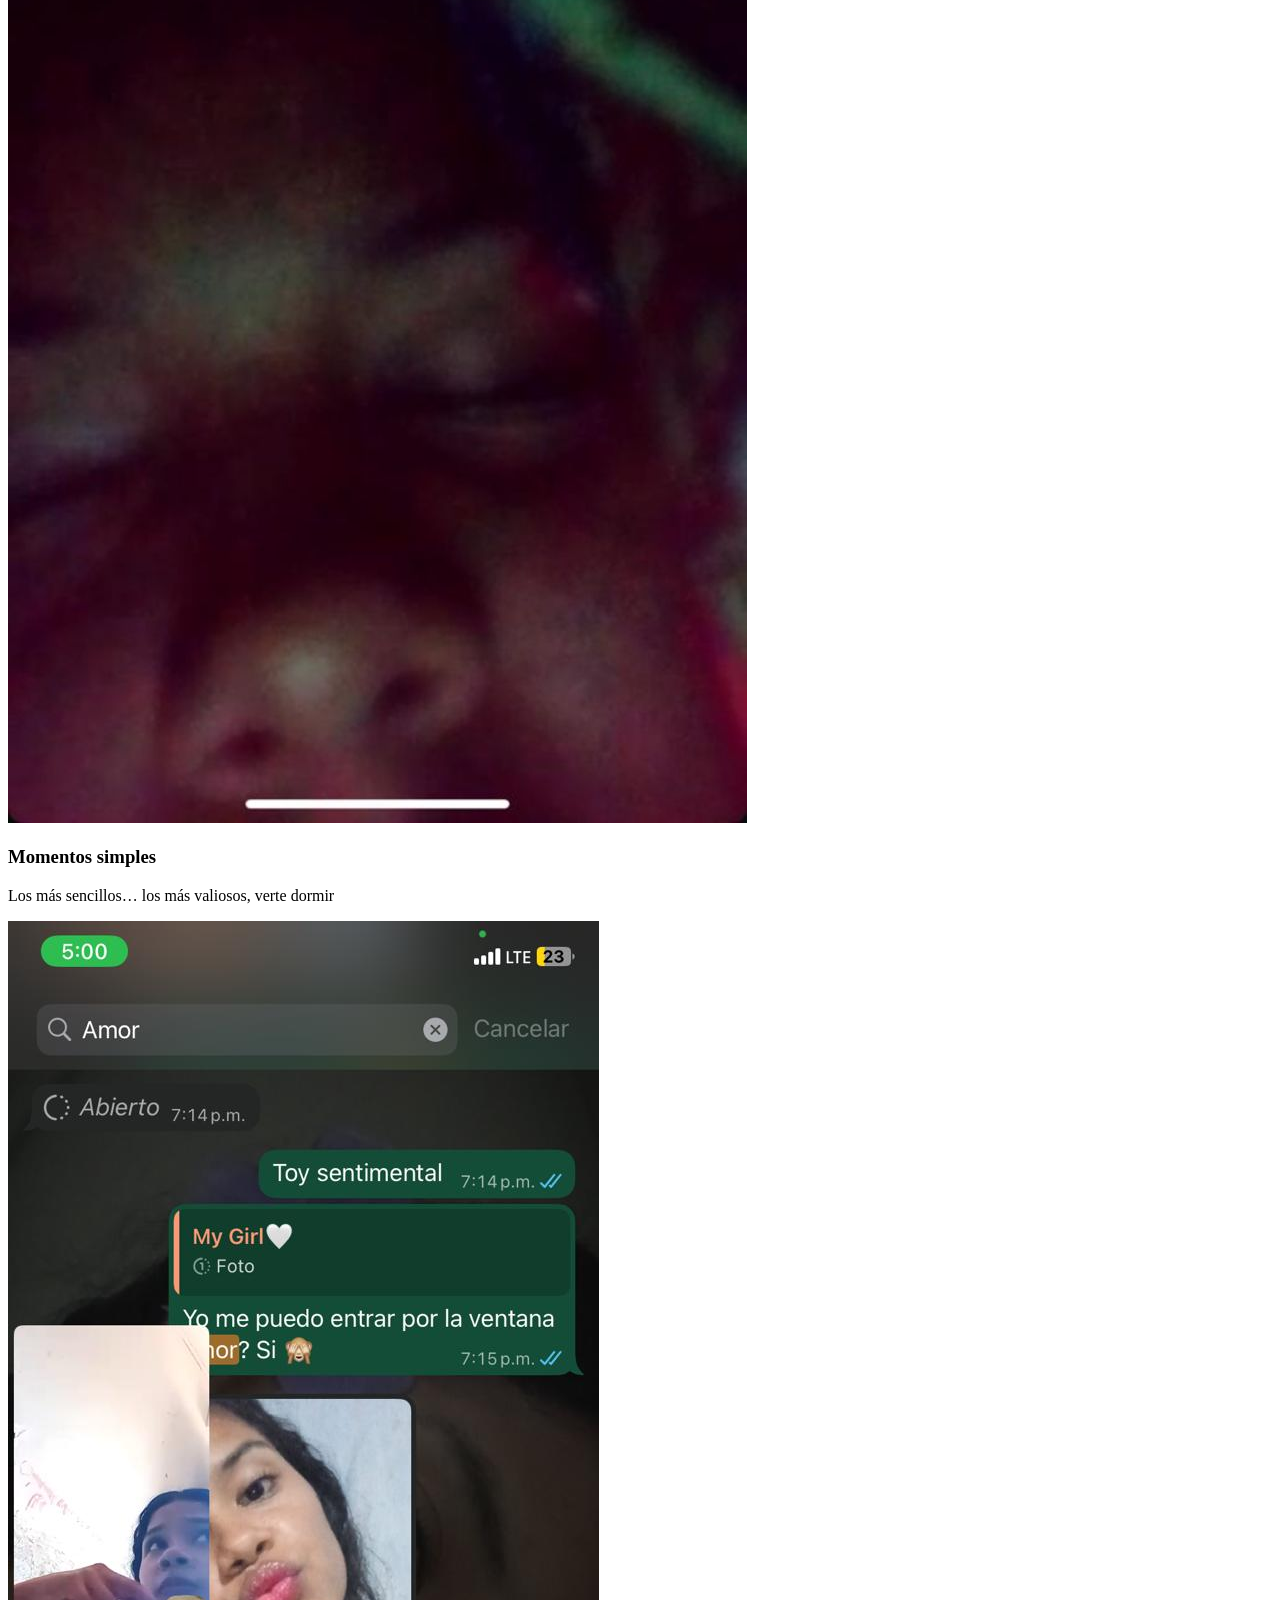
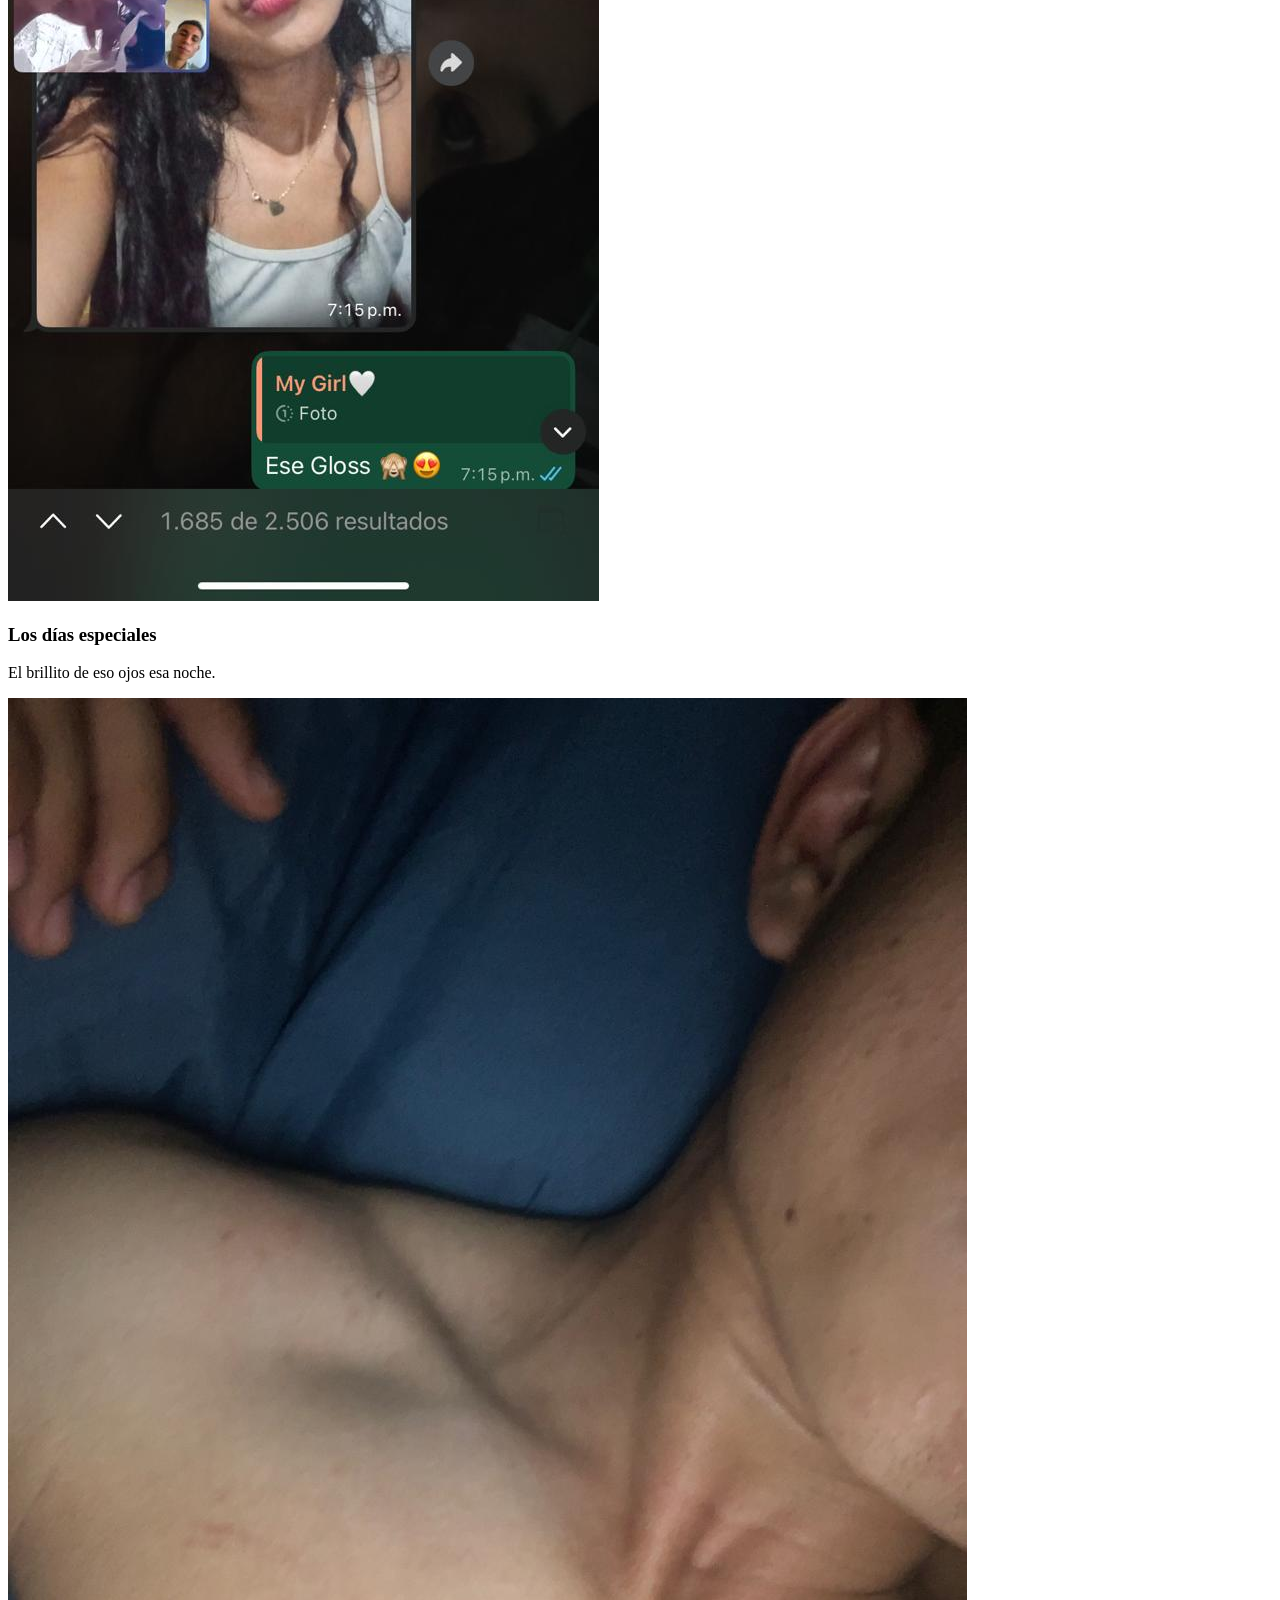
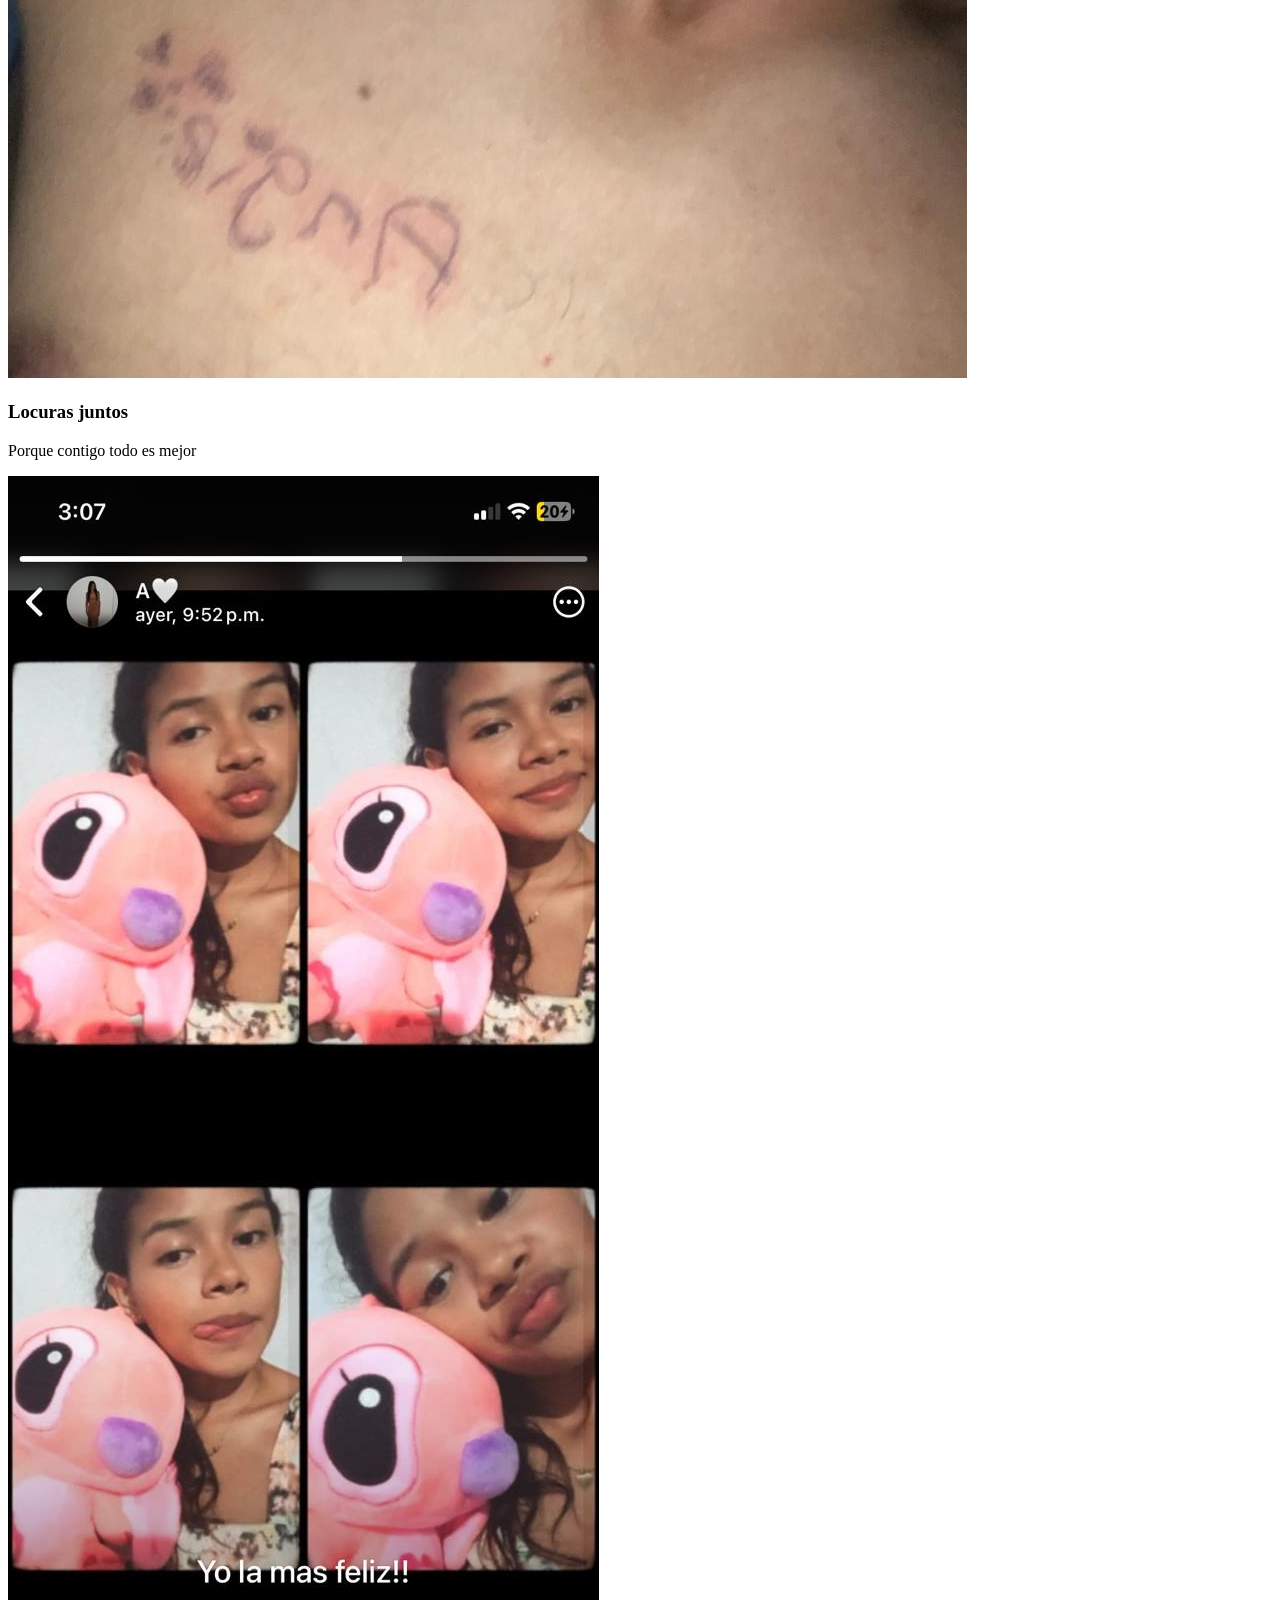
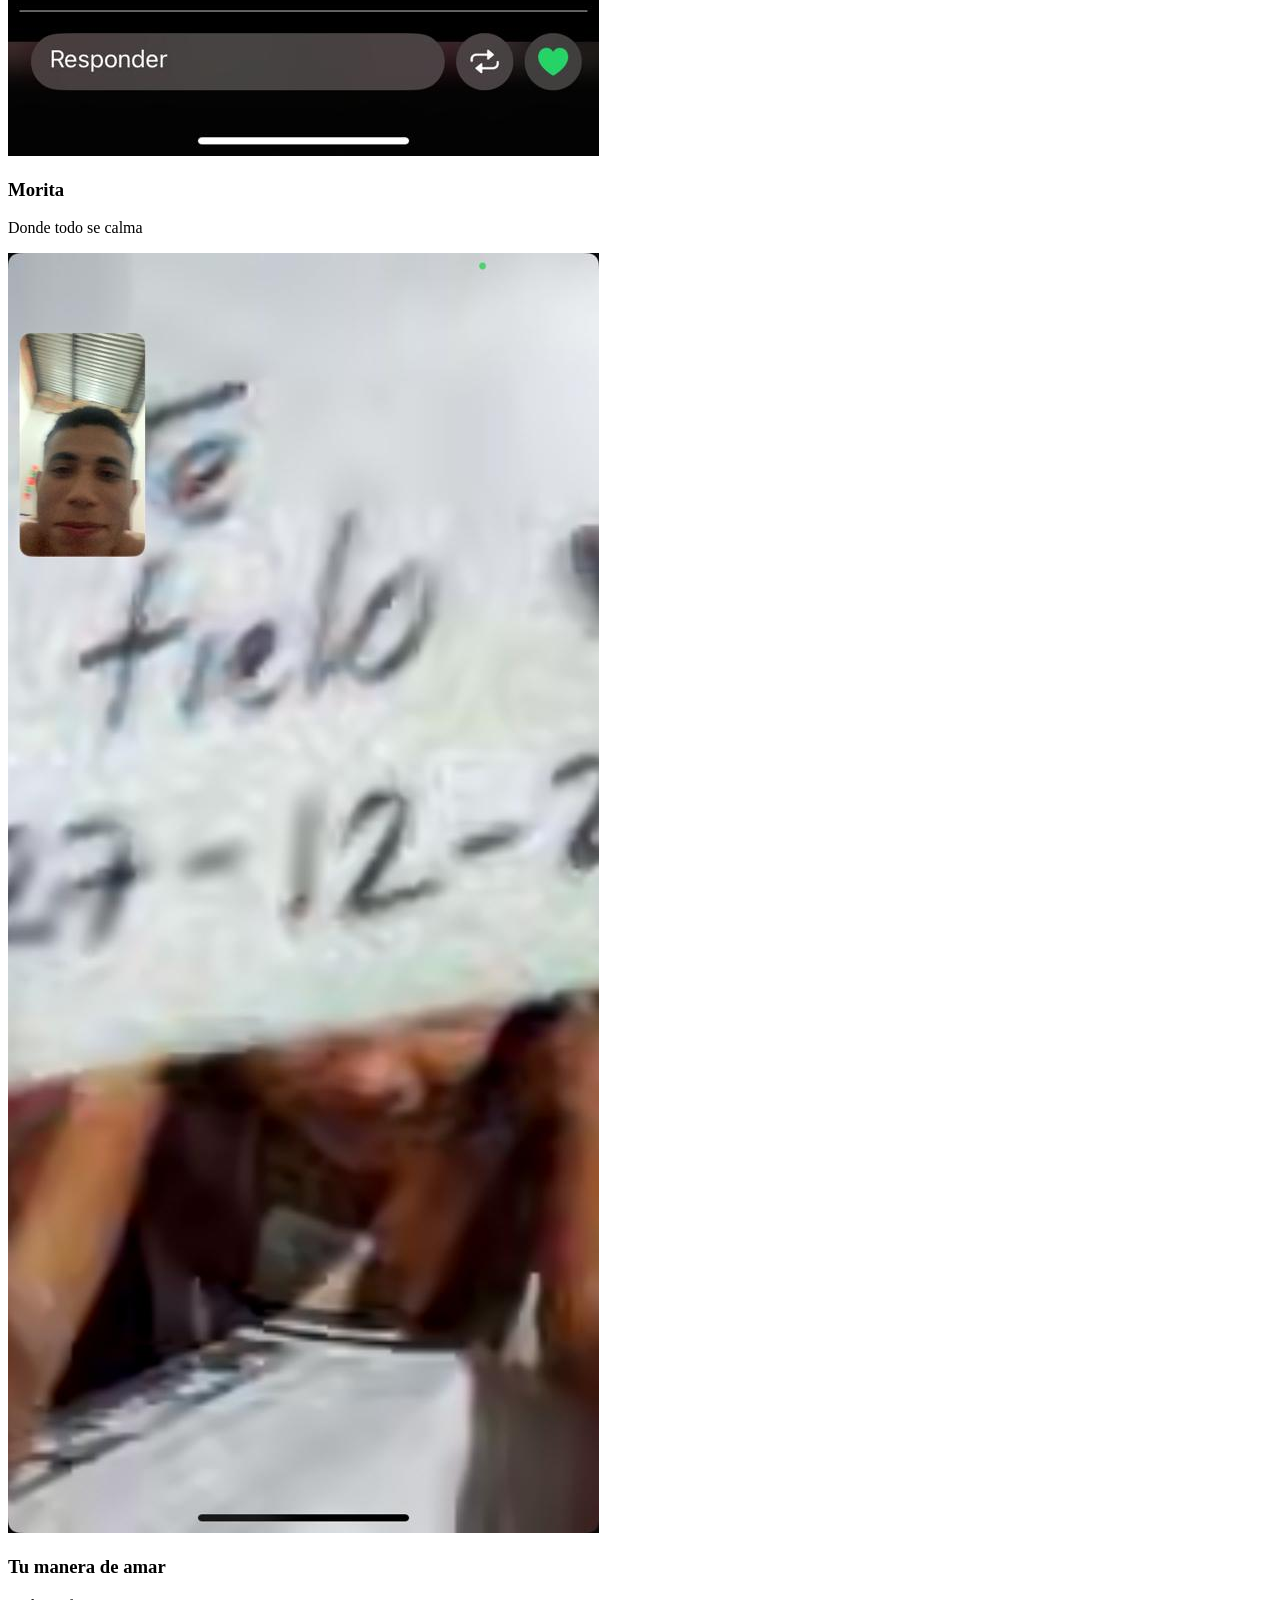
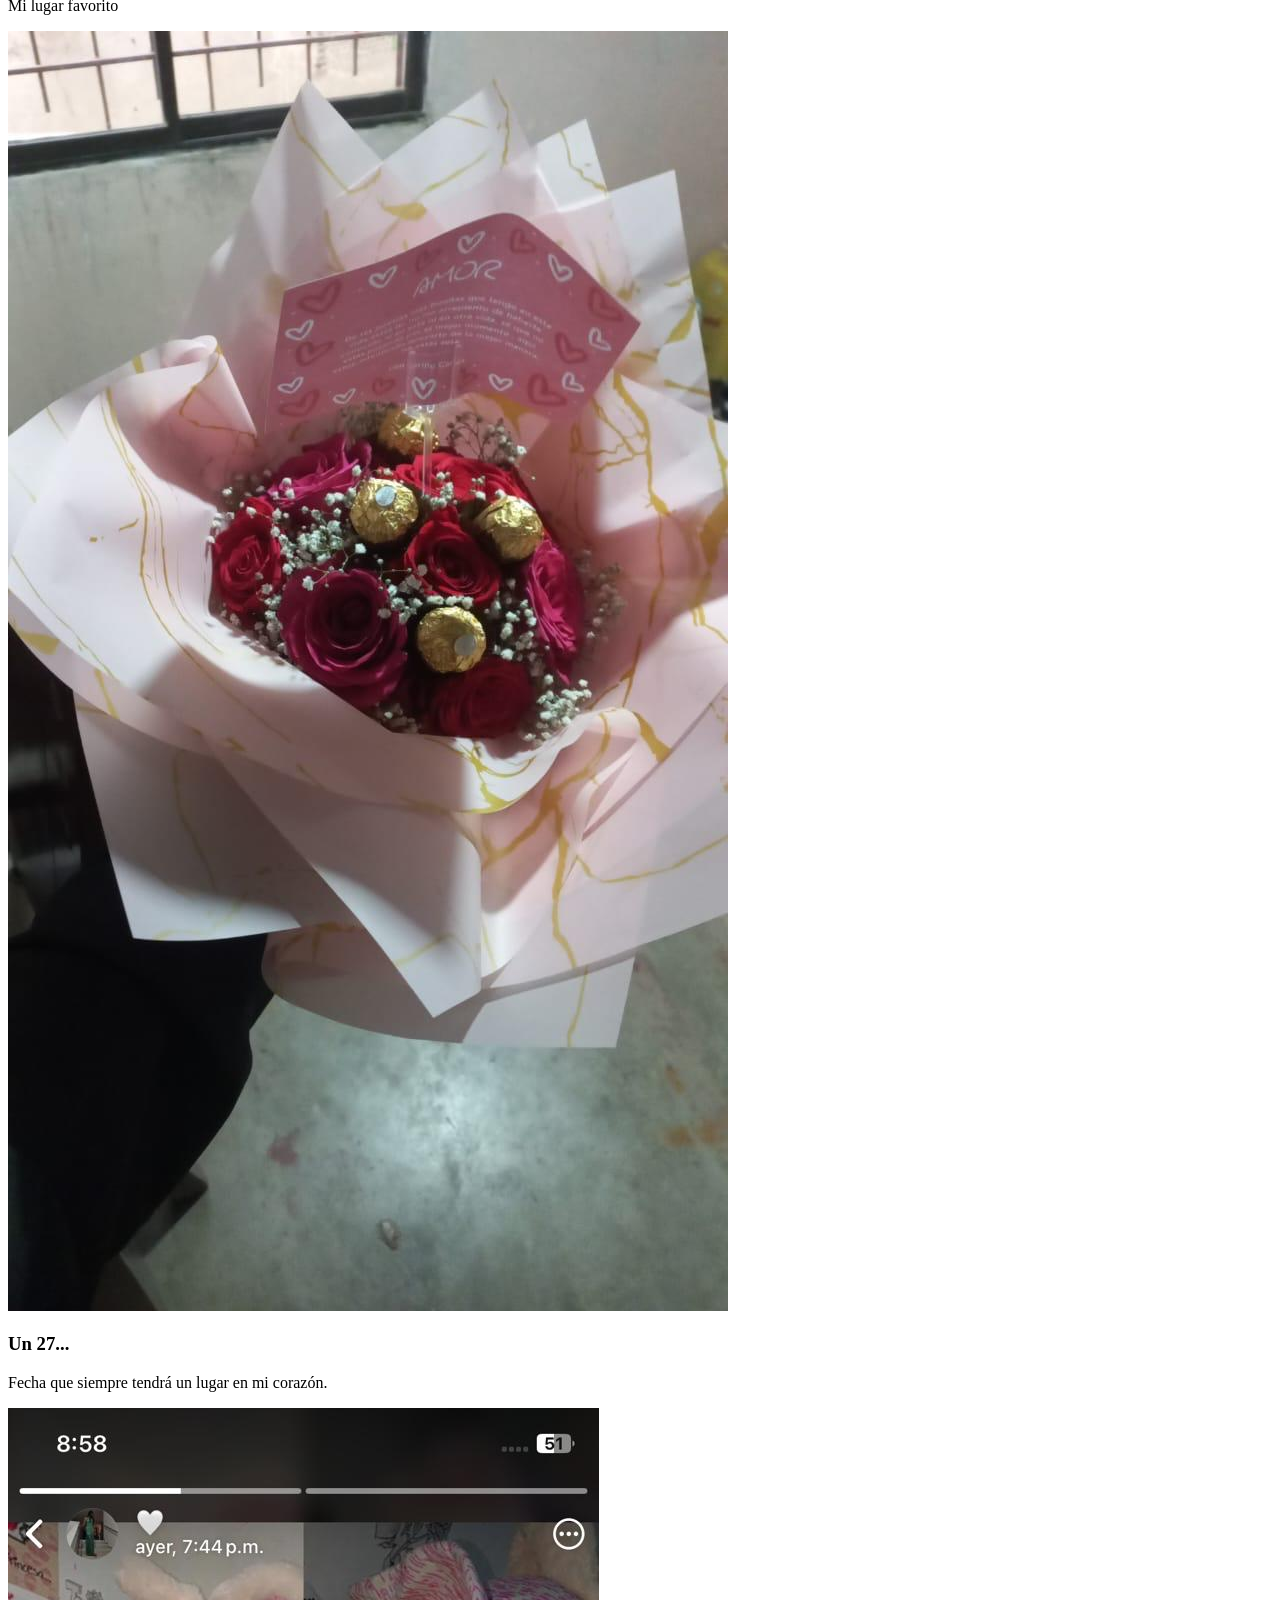
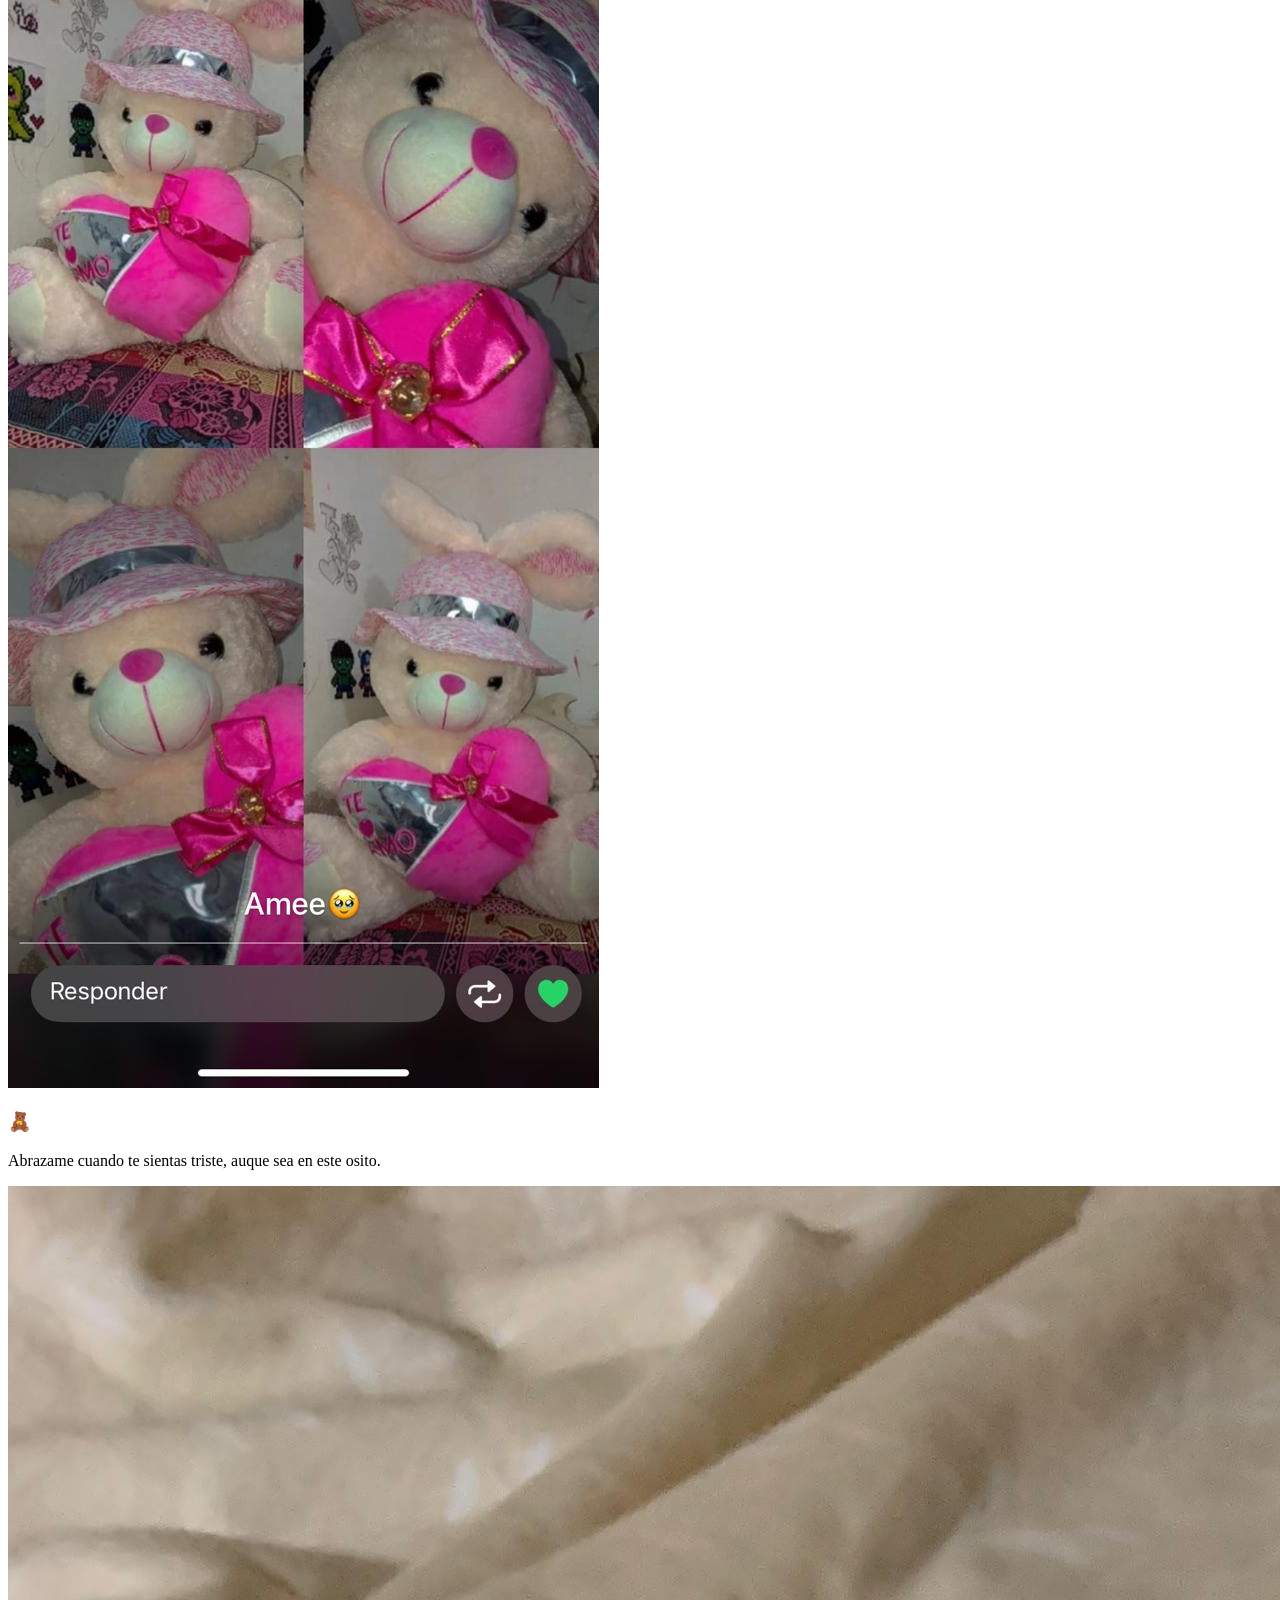
==== commit ea592fd9: "Add files via upload" ====
--- a/Pagina5/5.html
+++ b/Pagina5/5.html
@@ -7,7 +7,7 @@
 
     <meta name="viewport" content="width=device-width, initial-scale=1.0">
 
-    <title>Nuestra Historia 🤍</title>
+    <title>Momentos 🤍</title>
 
     <link rel="stylesheet" href="5.css">
 
@@ -22,11 +22,11 @@
     <section class="timeline-section">
 
         <h1 class="titulo-timeline">
-            Nuestra historia...
+            Momentos
         </h1>
 
         <h2 class="subtitulo-timeline">
-            Momentos que jamás se olvidan
+             Que no se olvidan
         </h2>
 
         <div class="timeline">
@@ -46,6 +46,20 @@
 
             </div>
 
+             <!-- 3 -->
+            <div class="timeline-item left">
+
+                <div class="timeline-content">
+
+                    <img src="Img/timeline/3.jpeg" alt="">
+
+                    <h3>Primeras llamadas</h3>
+
+                    <p>Escuchar tu voz empezó a alegrar mis días.</p>
+
+                </div>
+
+            </div>
             <!-- 2 -->
             <div class="timeline-item right">
 
@@ -61,20 +75,7 @@
 
             </div>
 
-            <!-- 3 -->
-            <div class="timeline-item left">
-
-                <div class="timeline-content">
-
-                    <img src="Img/timeline/3.jpeg" alt="">
-
-                    <h3>Primeras llamadas</h3>
-
-                    <p>Escuchar tu voz empezó a alegrar mis días.</p>
-
-                </div>
-
-            </div>
+           
 
             <!-- 4 -->
             <div class="timeline-item right">
@@ -83,9 +84,9 @@
 
                     <img src="Img/timeline/4.jpeg" alt="">
 
-                    <h3>Las desveladas</h3>
-
-                    <p>Las horas pasaban y nunca faltaba tema para hablar.</p>
+                    <h3>"Miradas"</h3>
+
+                    <p>Esos ojistos, Diosss mio</p>
 
                 </div>
 
@@ -98,9 +99,9 @@
 
                     <img src="Img/timeline/5.jpg" alt="">
 
-                    <h3>Risas sin razón</h3>
-
-                    <p>Reír contigo se volvió una bonita costumbre.</p>
+                    <h3>Momentos simples</h3>
+
+                    <p>Los más sencillos… los más valiosos, verte dormir</p>
 
                 </div>
 
@@ -113,9 +114,9 @@
 
                     <img src="Img/timeline/6.jpeg" alt="">
 
-                    <h3>Las primeras fotos</h3>
-
-                    <p>Empezamos a guardar recuerdos sin imaginarnos cuánto significarían.</p>
+                    <h3>Los días especiales</h3>
+
+                    <p>El brillito de eso ojos esa noche.</p>
 
                 </div>
 
@@ -128,9 +129,9 @@
 
                     <img src="Img/timeline/7.jpeg" alt="">
 
-                    <h3>Miradas</h3>
-
-                    <p>Ahí entendí que había algo diferente entre nosotros.</p>
+                    <h3>Locuras juntos</h3>
+
+                    <p>Porque contigo todo es mejor</p>
 
                 </div>
 
@@ -143,9 +144,9 @@
 
                     <img src="Img/timeline/8.jpeg" alt="">
 
-                    <h3>Los pequeños momentos</h3>
-
-                    <p>Descubrí que la felicidad también estaba en las cosas sencillas.</p>
+                    <h3>Morita</h3>
+
+                    <p>Donde todo se calma</p>
 
                 </div>
 
@@ -158,9 +159,9 @@
 
                     <img src="Img/timeline/9.jpeg" alt="">
 
-                    <h3>Un abrazo</h3>
-
-                    <p>Hay abrazos que hacen sentir que todo está bien.</p>
+                    <h3>Tu manera de amar</h3>
+
+                    <p>Mi lugar favorito</p>
 
                 </div>
 
@@ -175,7 +176,7 @@
 
                     <h3>Un 27...</h3>
 
-                    <p>Una fecha que siempre tendrá un lugar en mi corazón.</p>
+                    <p>Fecha que siempre tendrá un lugar en mi corazón.</p>
 
                 </div>
 
@@ -186,11 +187,11 @@
 
                 <div class="timeline-content">
 
-                    <img src="Img/timeline/11.jpeg" alt="">
-
-                    <h3>Morita 🧸</h3>
-
-                    <p>Porque un abrazo también puede quedarse para siempre en un osito.</p>
+                    <img src="Img/timeline/11.jpg" alt="">
+
+                    <h3> 🧸</h3>
+
+                    <p>Abrazame cuando te sientas triste, auque sea en este osito.</p>
 
                 </div>
 
@@ -201,11 +202,11 @@
 
                 <div class="timeline-content">
 
-                    <img src="Img/timeline/12.jpeg" alt="">
-
-                    <h3>Tu cumpleaños 🎁</h3>
-
-                    <p>Quise regalarte un detalle que hablara de lo especial que eres para mí.</p>
+                    <img src="Img/timeline/12.jpg" alt="">
+
+                    <h3>Un 17 de Junio</h3>
+
+                    <p>Un detalle que hablara de lo especial que eres para mí.</p>
 
                 </div>
 
@@ -216,7 +217,7 @@
 
                 <div class="timeline-content">
 
-                    <img src="Img/timeline/13.jpeg" alt="">
+                    <img src="Img/timeline/13.jpg" alt="">
 
                     <h3>Esta libreta 🤍</h3>
 
@@ -244,7 +245,7 @@
 
                 <br><br>
 
-                Cada detalle, cada fotografía, cada canción y cada palabra fueron mi manera de decirte cuánto significas para mí.
+                Cada detalle, cada fotografía, cada canción y cada palabra fueron mi manera expresarte cuánto significas para mí.
 
                 <br><br>
 
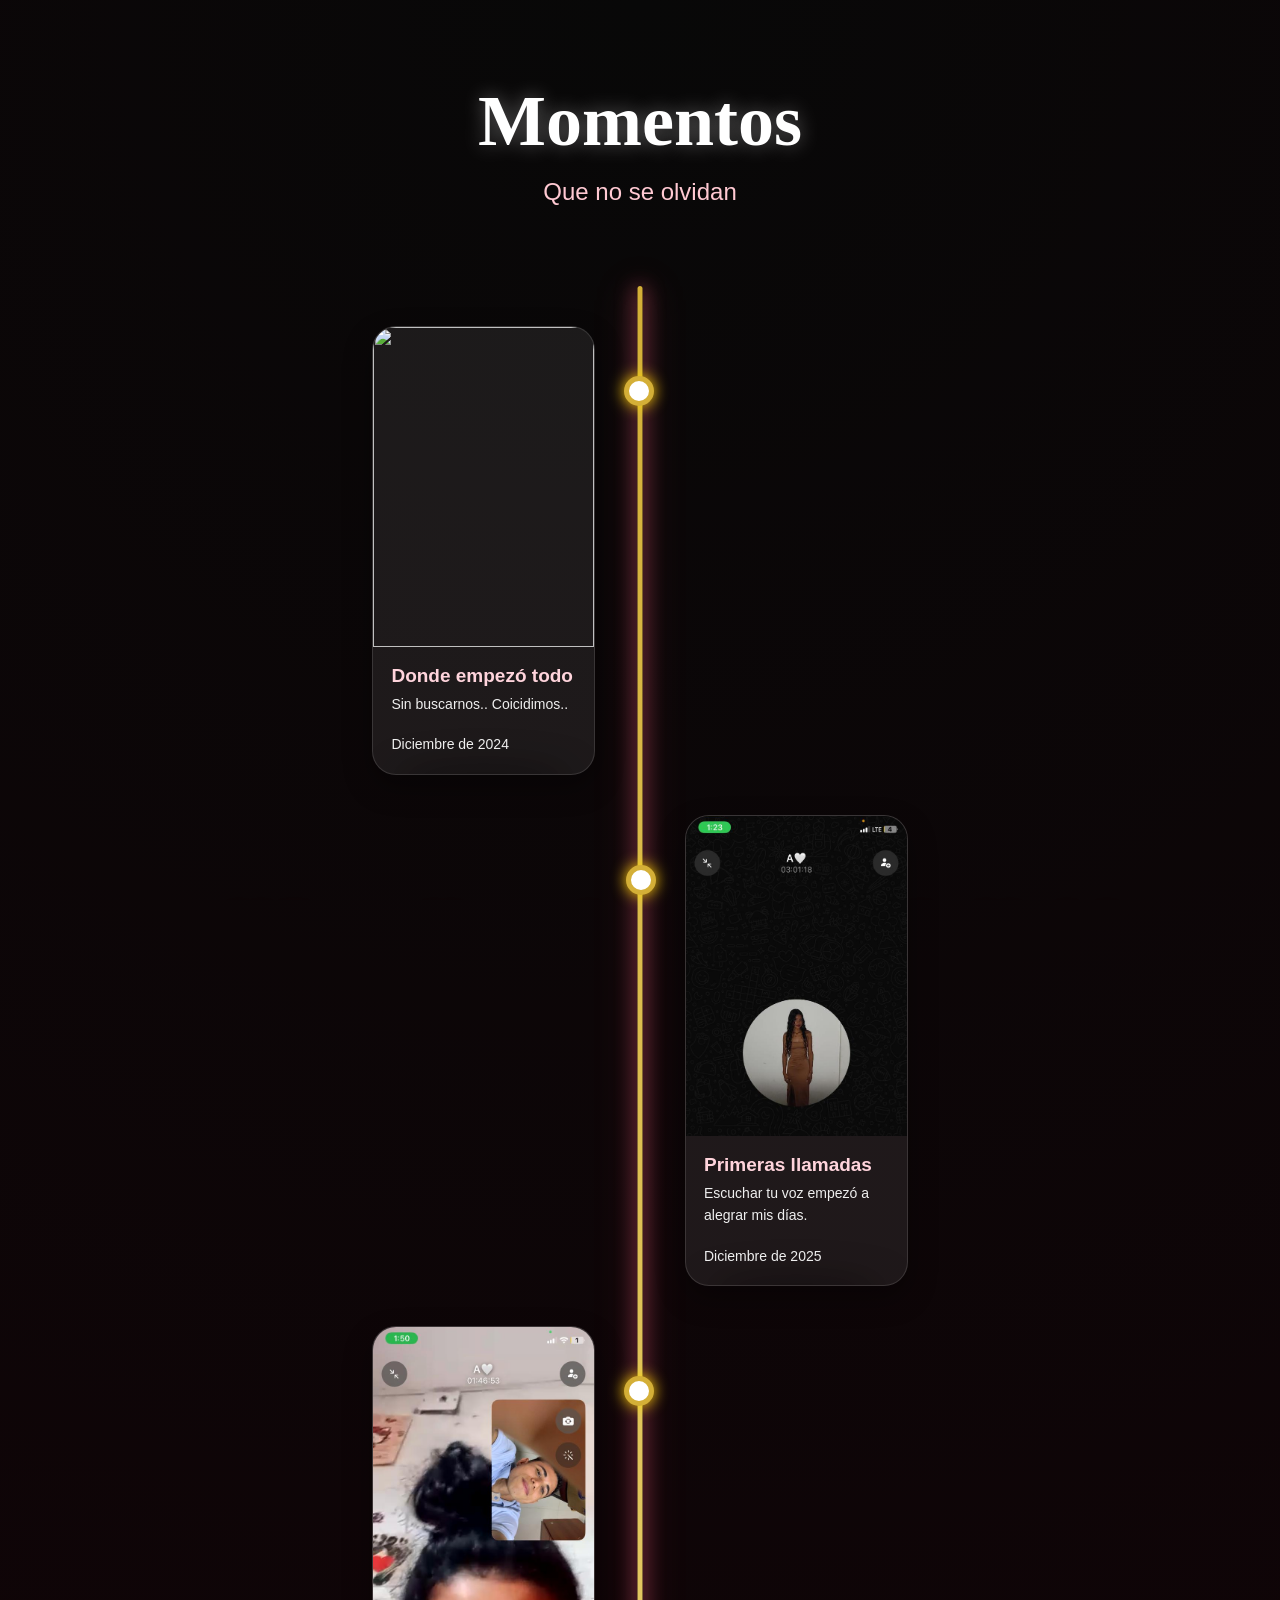
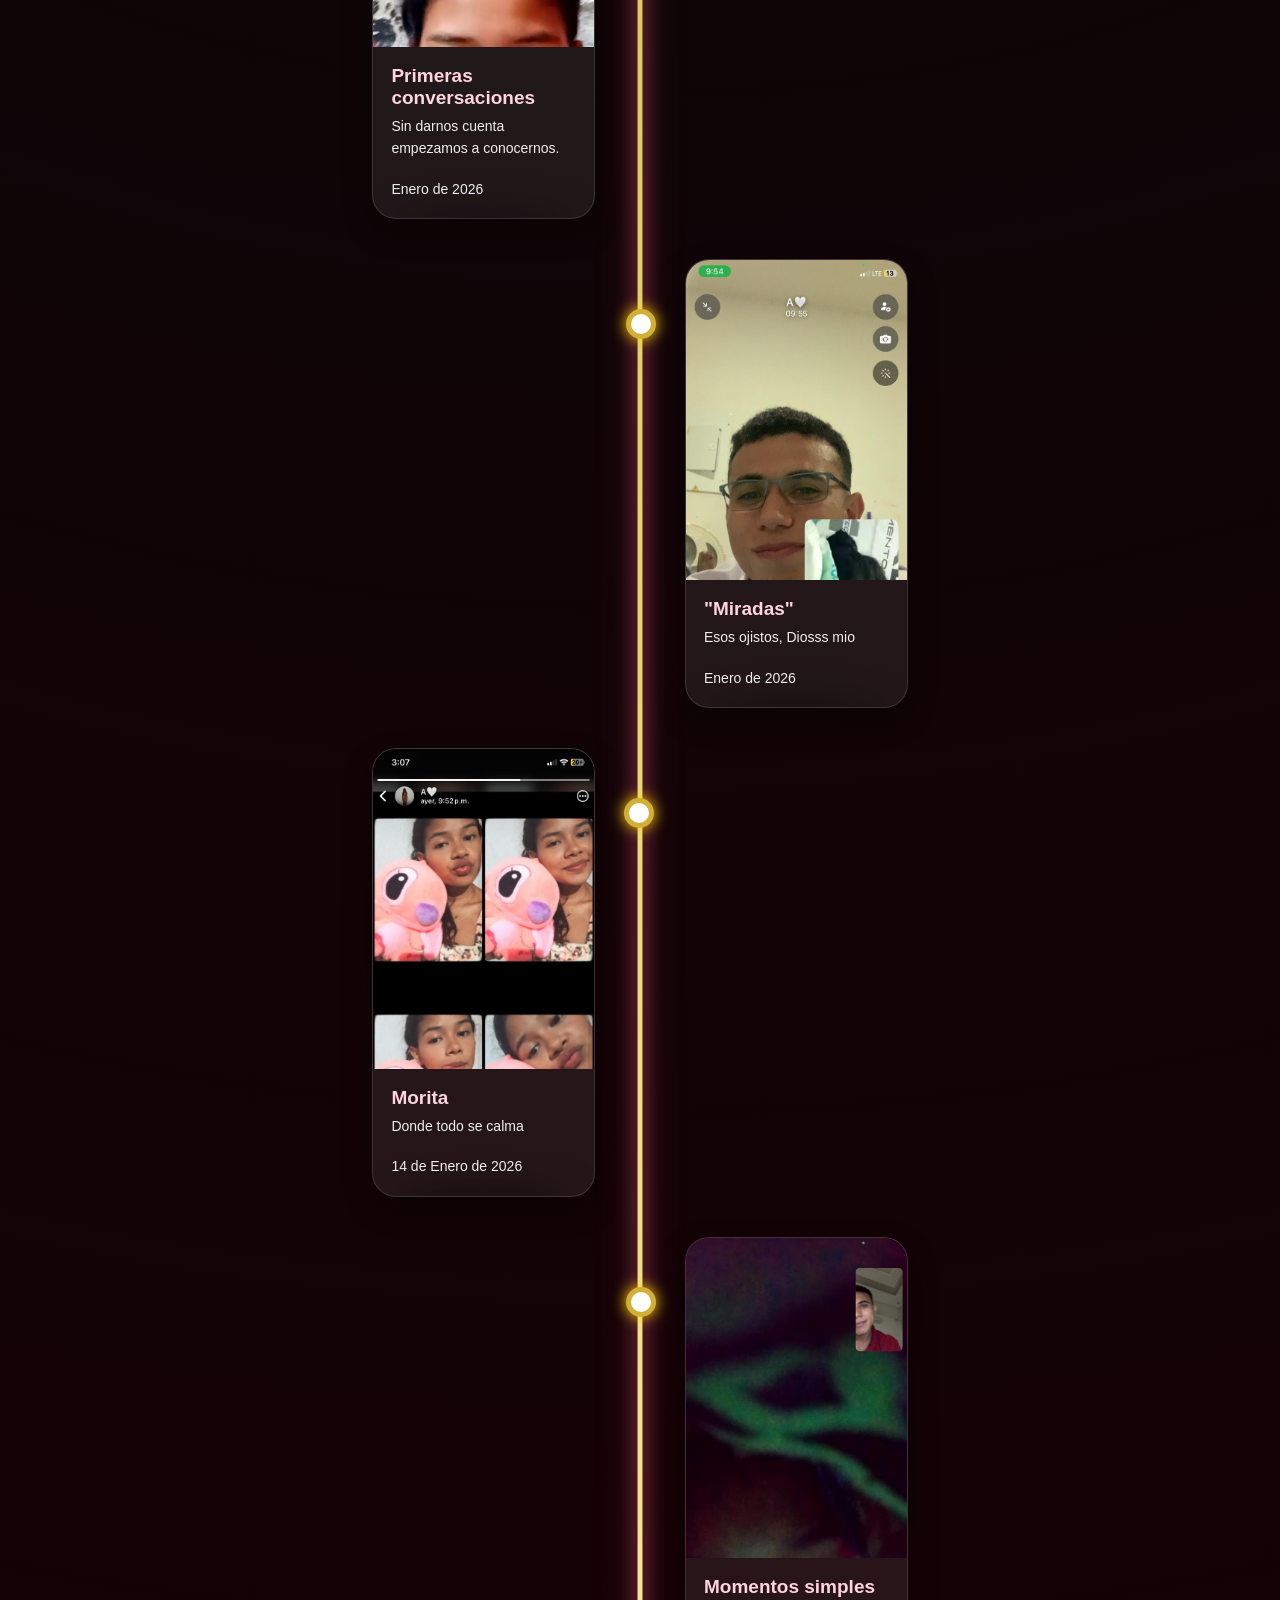
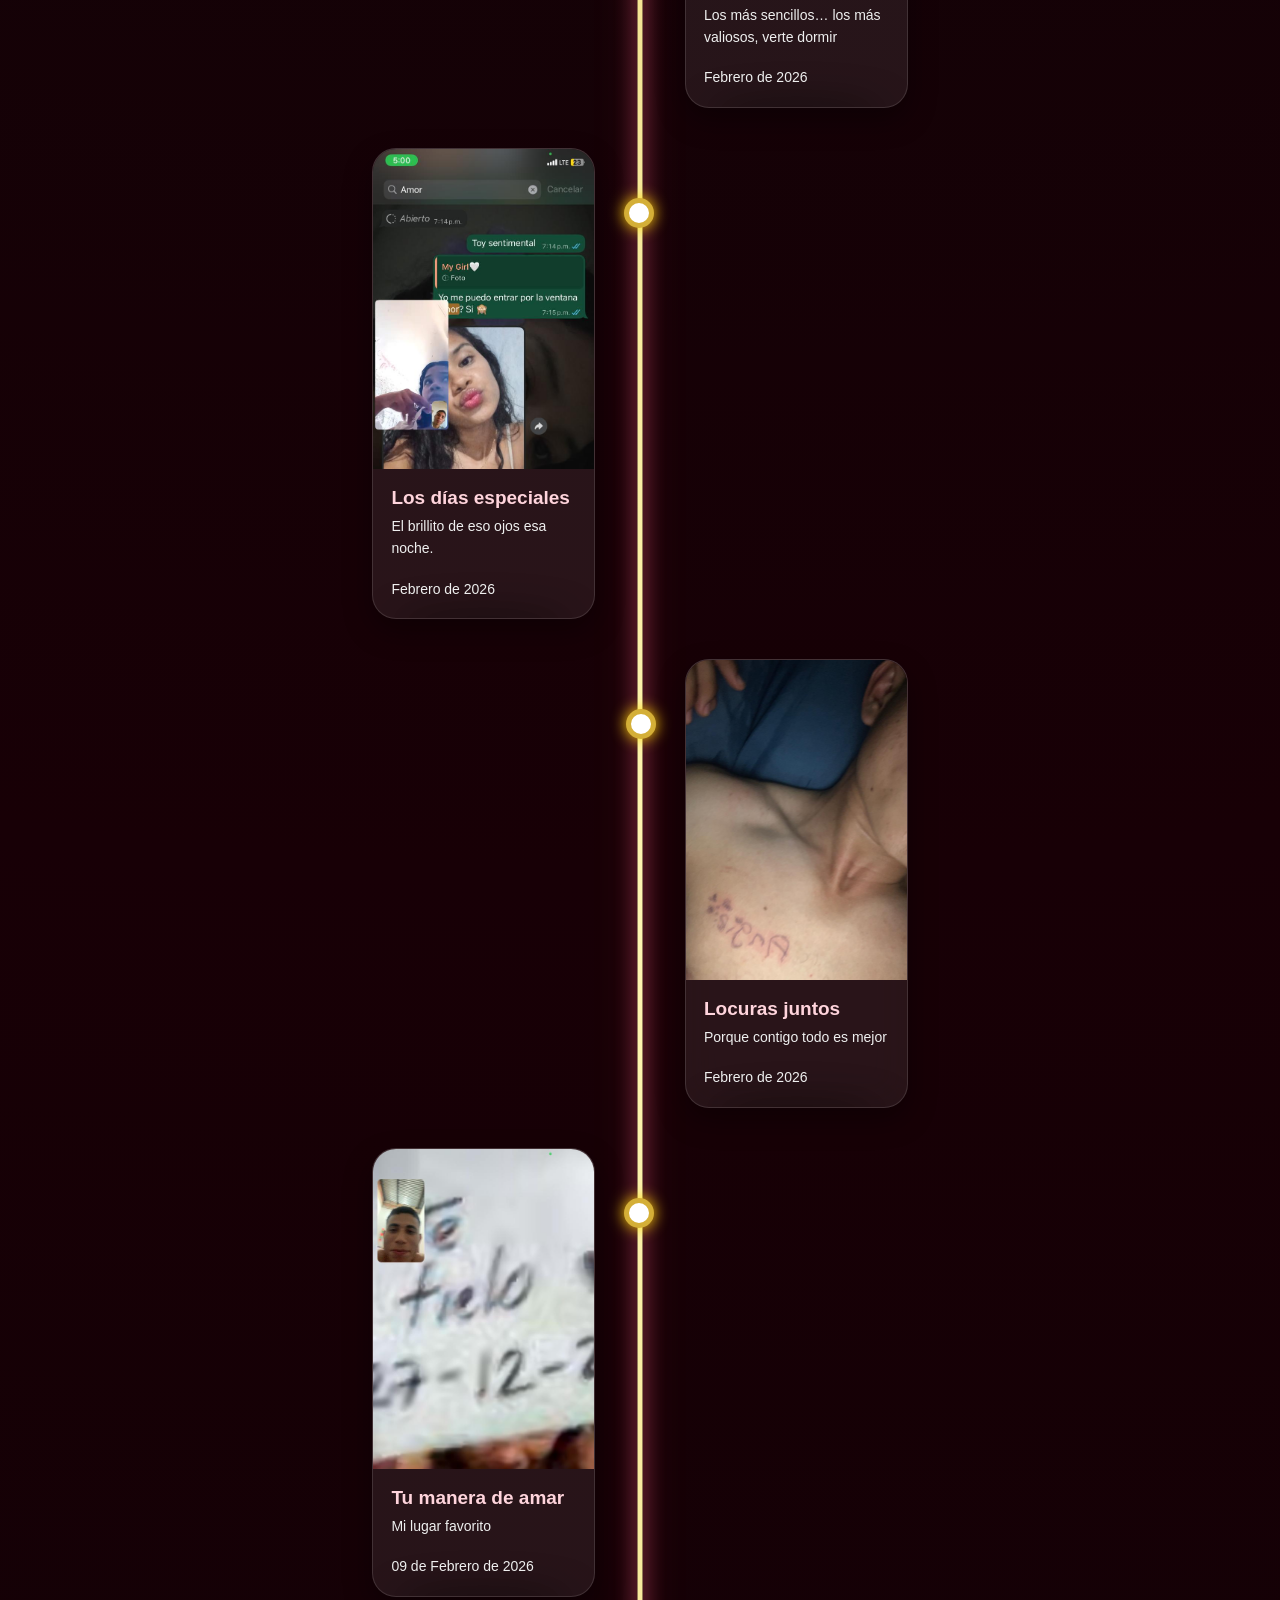
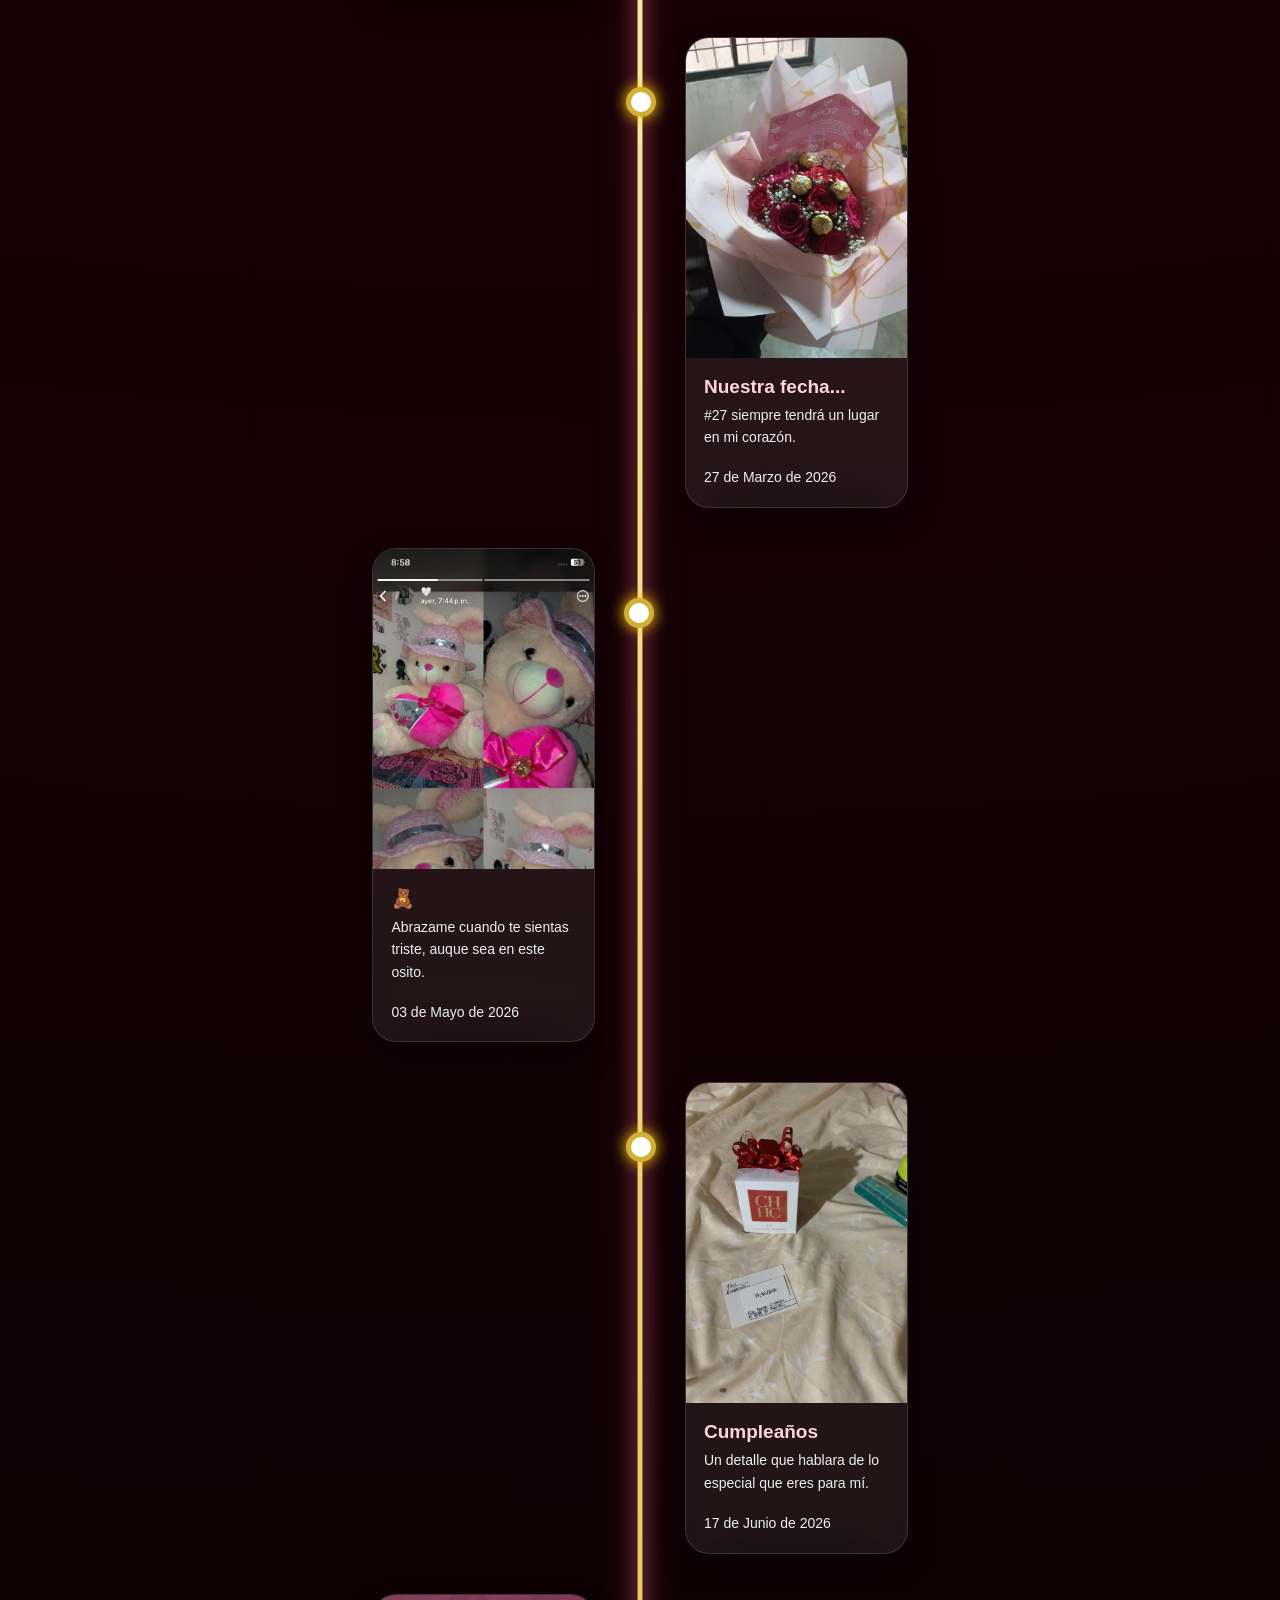
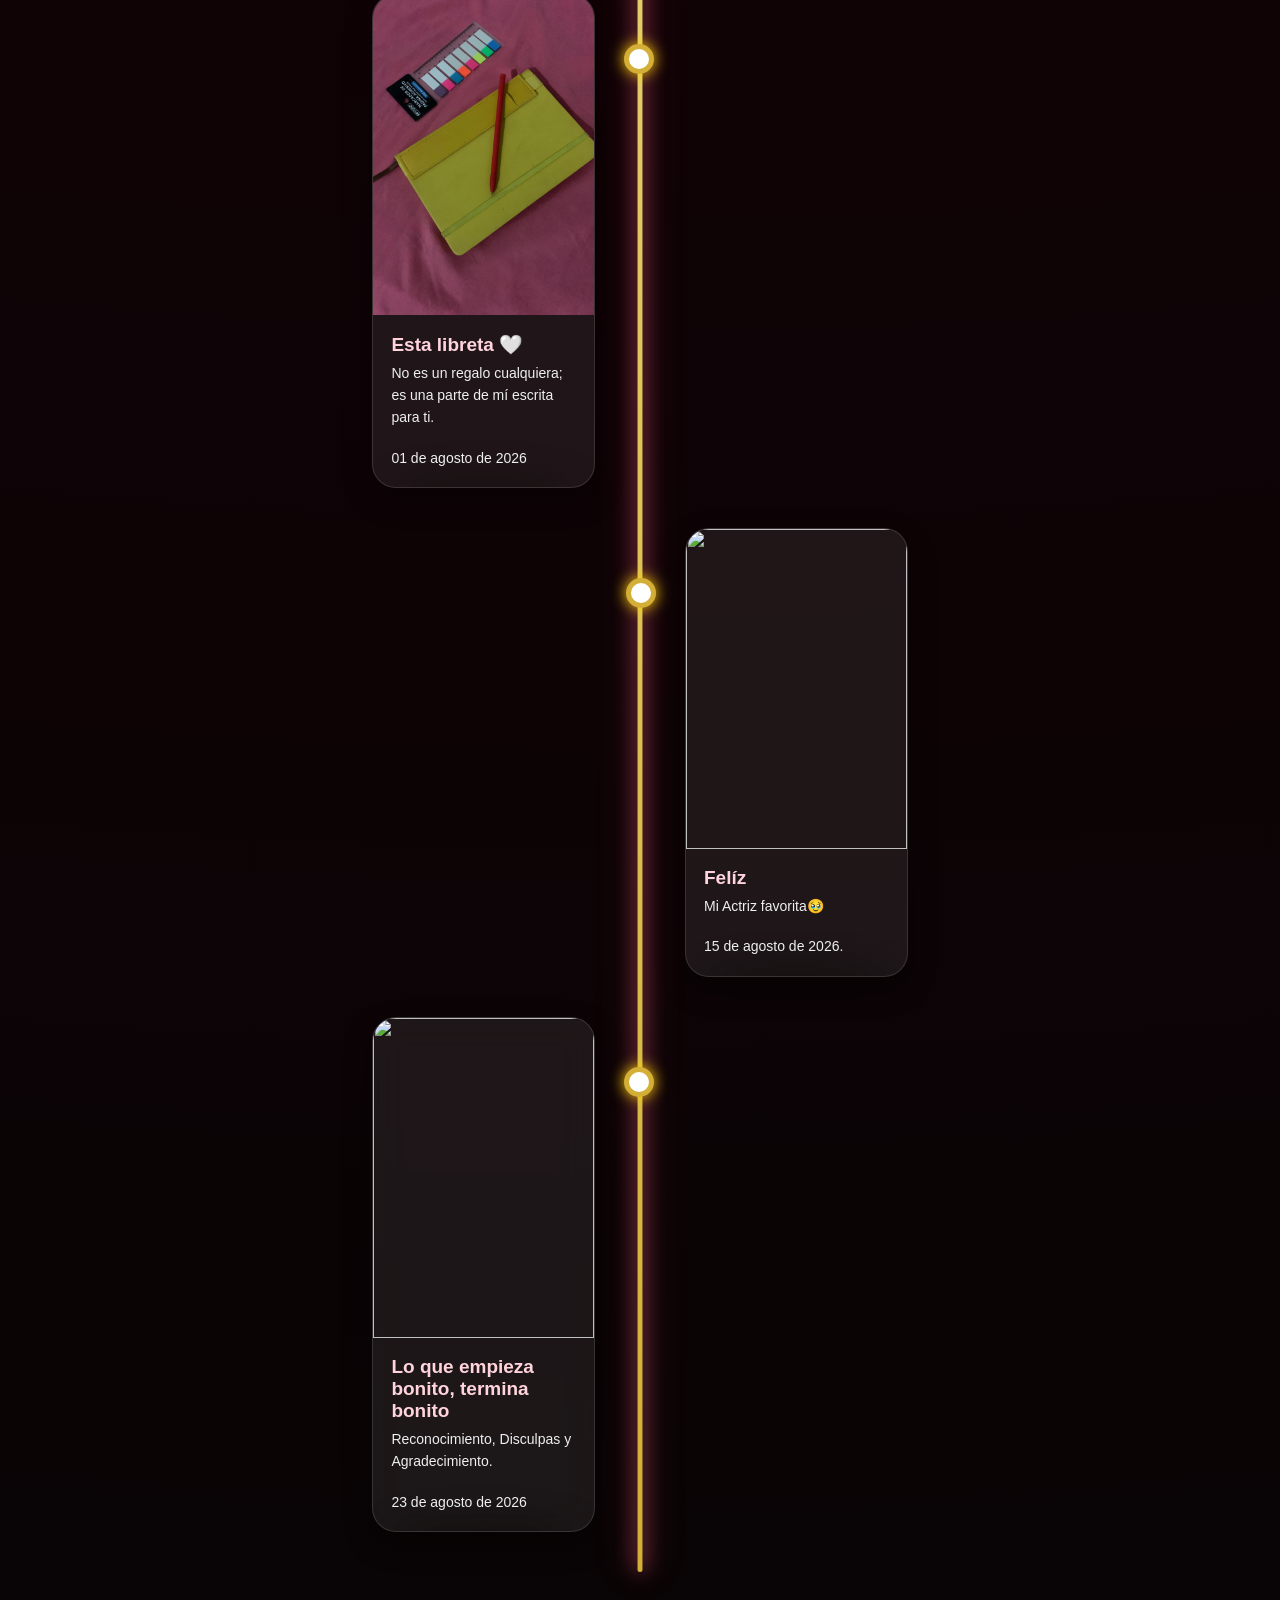
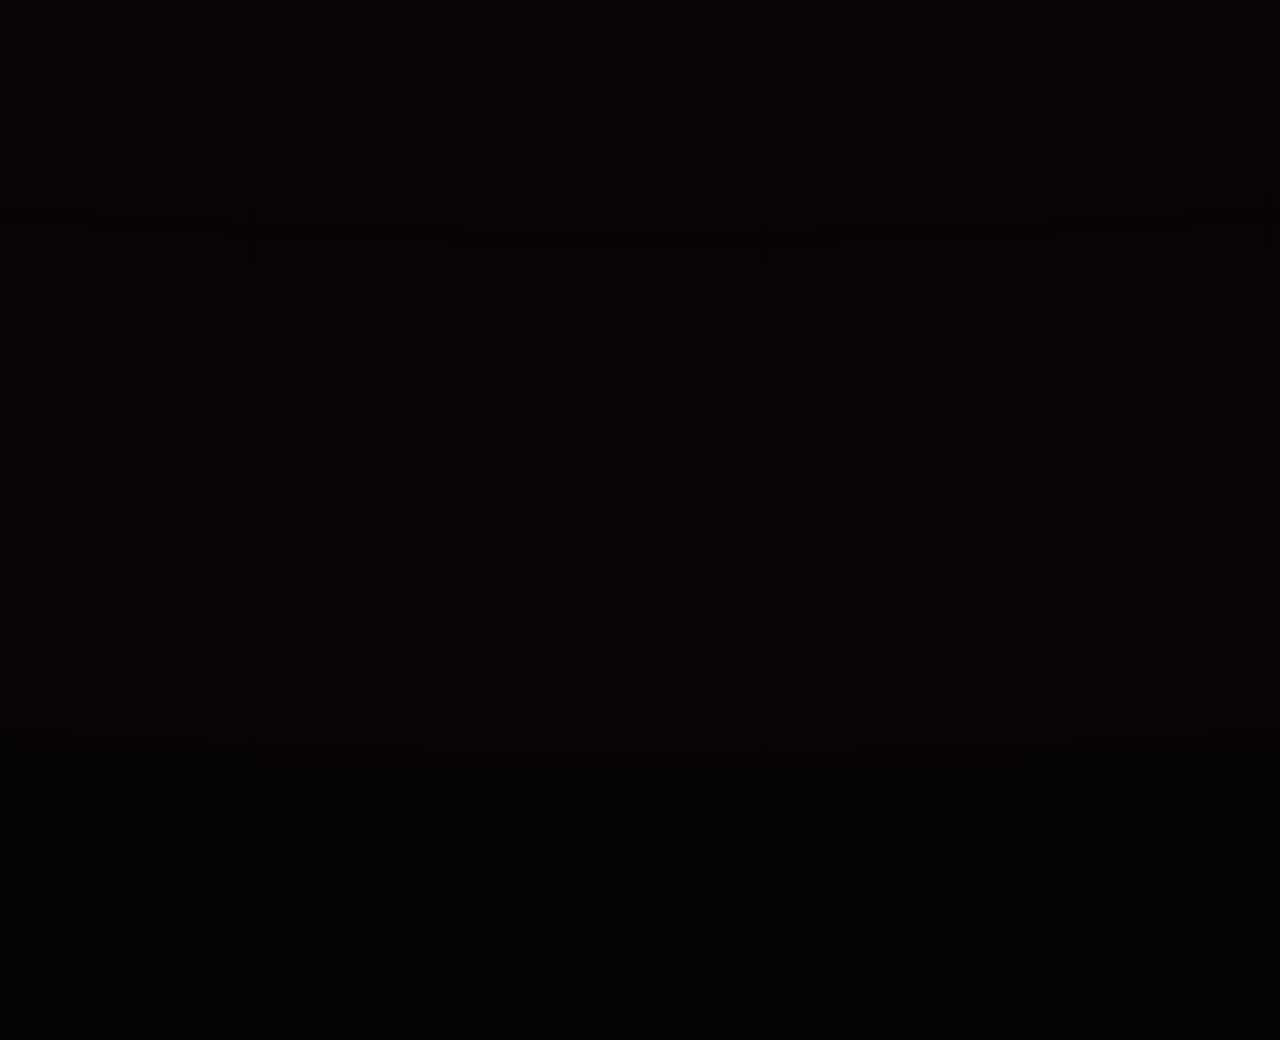
==== commit 54c27056: "Update 5.html" ====
--- a/Pagina5/5.html
+++ b/Pagina5/5.html
@@ -36,18 +36,19 @@
 
                 <div class="timeline-content">
 
-                    <img src="Img/timeline/1.jpeg" alt="">
+                    <img src="Img/timeline/1.jpg" alt="">
 
                     <h3>Donde empezó todo</h3>
 
-                    <p>Sin buscarte… llegaste tú.</p>
+                    <p>Sin buscarnos.. Coicidimos..</p>
+                    <p>Diciembre de 2024</p>
 
                 </div>
 
             </div>
 
              <!-- 3 -->
-            <div class="timeline-item left">
+            <div class="timeline-item right">
 
                 <div class="timeline-content">
 
@@ -56,12 +57,13 @@
                     <h3>Primeras llamadas</h3>
 
                     <p>Escuchar tu voz empezó a alegrar mis días.</p>
+                    <p>Diciembre de 2025</p>
 
                 </div>
 
             </div>
             <!-- 2 -->
-            <div class="timeline-item right">
+            <div class="timeline-item left">
 
                 <div class="timeline-content">
 
@@ -70,6 +72,7 @@
                     <h3>Primeras conversaciones</h3>
 
                     <p>Sin darnos cuenta empezamos a conocernos.</p>
+                    <p>Enero de 2026</p>
 
                 </div>
 
@@ -87,13 +90,36 @@
                     <h3>"Miradas"</h3>
 
                     <p>Esos ojistos, Diosss mio</p>
-
-                </div>
-
-            </div>
+                    <p>Enero de 2026</p>
+
+                </div>
+
+            </div>
+
+
+             <!-- 8 -->
+            <div class="timeline-item left">
+
+                <div class="timeline-content">
+
+                    <img src="Img/timeline/8.jpeg" alt="">
+
+                    <h3>Morita</h3>
+
+                    <p>Donde todo se calma</p>
+                    <p>14 de Enero de 2026</p>
+
+                </div>
+
+            </div>
+
+
+
+
+
 
             <!-- 5 -->
-            <div class="timeline-item left">
+            <div class="timeline-item right">
 
                 <div class="timeline-content">
 
@@ -102,13 +128,14 @@
                     <h3>Momentos simples</h3>
 
                     <p>Los más sencillos… los más valiosos, verte dormir</p>
+                    <p>Febrero de 2026</p>
 
                 </div>
 
             </div>
 
             <!-- 6 -->
-            <div class="timeline-item right">
+            <div class="timeline-item left">
 
                 <div class="timeline-content">
 
@@ -117,13 +144,14 @@
                     <h3>Los días especiales</h3>
 
                     <p>El brillito de eso ojos esa noche.</p>
+                    <p>Febrero de 2026</p>
 
                 </div>
 
             </div>
 
             <!-- 7 -->
-            <div class="timeline-item left">
+            <div class="timeline-item right">
 
                 <div class="timeline-content">
 
@@ -132,25 +160,13 @@
                     <h3>Locuras juntos</h3>
 
                     <p>Porque contigo todo es mejor</p>
-
-                </div>
-
-            </div>
-
-            <!-- 8 -->
-            <div class="timeline-item right">
-
-                <div class="timeline-content">
-
-                    <img src="Img/timeline/8.jpeg" alt="">
-
-                    <h3>Morita</h3>
-
-                    <p>Donde todo se calma</p>
-
-                </div>
-
-            </div>
+                    <p>Febrero de 2026</p>
+
+                </div>
+
+            </div>
+
+           
 
             <!-- 9 -->
             <div class="timeline-item left">
@@ -162,6 +178,7 @@
                     <h3>Tu manera de amar</h3>
 
                     <p>Mi lugar favorito</p>
+                    <p>09 de Febrero de 2026</p>
 
                 </div>
 
@@ -174,9 +191,12 @@
 
                     <img src="Img/timeline/10.jpg" alt="">
 
-                    <h3>Un 27...</h3>
-
-                    <p>Fecha que siempre tendrá un lugar en mi corazón.</p>
+                    <h3>Nuestra fecha...</h3>
+
+                    <p>#27 siempre tendrá un lugar en mi corazón.</p>
+                    <p>27 de Marzo de 2026</p>
+
+
 
                 </div>
 
@@ -192,6 +212,7 @@
                     <h3> 🧸</h3>
 
                     <p>Abrazame cuando te sientas triste, auque sea en este osito.</p>
+                    <p>03 de Mayo de 2026</p>
 
                 </div>
 
@@ -204,9 +225,10 @@
 
                     <img src="Img/timeline/12.jpg" alt="">
 
-                    <h3>Un 17 de Junio</h3>
+                    <h3>Cumpleaños</h3>
 
                     <p>Un detalle que hablara de lo especial que eres para mí.</p>
+                    <p>17 de Junio de 2026</p>
 
                 </div>
 
@@ -222,6 +244,39 @@
                     <h3>Esta libreta 🤍</h3>
 
                     <p>No es un regalo cualquiera; es una parte de mí escrita para ti.</p>
+                    <p>01 de agosto de 2026</p>
+
+                </div>
+
+            </div>
+
+             <!-- 14 -->
+            <div class="timeline-item right">
+
+                <div class="timeline-content">
+
+                    <img src="Img/timeline/14.jpeg" alt="">
+
+                    <h3>Felíz</h3>
+
+                    <p>Mi Actriz favorita🥹</p>
+                    <p>15 de agosto de 2026.</p>
+
+                </div>
+
+            </div>
+
+             <!-- 15 -->
+            <div class="timeline-item left">
+
+                <div class="timeline-content">
+
+                    <img src="Img/timeline/15.jpeg" alt="">
+
+                    <h3>Lo que empieza bonito, termina bonito</h3>
+
+                    <p>Reconocimiento, Disculpas y Agradecimiento.</p>
+                    <p>23 de agosto de 2026</p>
 
                 </div>
 
@@ -277,4 +332,4 @@
 
 </body>
 
-</html>+</html>
--- a/Pagina5/5.css
+++ b/Pagina5/5.css
@@ -0,0 +1,958 @@
+/*=========================================
+FUENTES Y RESET
+=========================================*/
+
+@font-face{
+    font-family:"love";
+    src:url("fonts/LoversQuarrel-Regular.ttf") format("truetype");
+}
+
+*{
+    margin:0;
+    padding:0;
+    box-sizing:border-box;
+}
+
+html{
+    scroll-behavior:smooth;
+}
+
+body{
+
+    background:
+    radial-gradient(circle at top,#080808 0%,#180006 45%,#050505 100%);
+
+    color:#fff;
+
+    font-family:Arial,Helvetica,sans-serif;
+
+    overflow-x:hidden;
+
+    min-height:100vh;
+
+}
+
+/*=========================================
+PARTICULAS
+=========================================*/
+
+#particles{
+
+    position:fixed;
+
+    inset:0;
+
+    overflow:hidden;
+
+    pointer-events:none;
+
+    z-index:0;
+
+}
+
+.particle{
+
+    position:absolute;
+
+    bottom:-30px;
+
+    width:8px;
+
+    height:8px;
+
+    border-radius:50%;
+
+    background:#ff6b81;
+
+    box-shadow:
+    0 0 15px #ff3355,
+    0 0 30px #ff3355;
+
+    animation:subir linear infinite;
+
+}
+
+@keyframes subir{
+
+0%{
+
+transform:translateY(0) scale(.2);
+
+opacity:0;
+
+}
+
+20%{
+
+opacity:1;
+
+}
+
+100%{
+
+transform:translateY(-120vh) scale(1.3);
+
+opacity:0;
+
+}
+
+}
+
+/*=========================================
+TITULOS
+=========================================*/
+
+.timeline-section{
+
+    width:min(1100px,92%);
+
+    margin:auto;
+
+    position:relative;
+
+    z-index:2;
+
+    padding:80px 0;
+
+}
+
+.titulo-timeline{
+
+    font-family:"love";
+
+    font-size:72px;
+
+    text-align:center;
+
+    color:white;
+
+    text-shadow:0 0 20px rgba(255,255,255,.35);
+
+}
+
+.subtitulo-timeline{
+
+    margin-top:15px;
+
+    text-align:center;
+
+    color:#ffc9d2;
+
+    font-weight:400;
+
+    font-size:24px;
+
+    margin-bottom:80px;
+
+}
+
+
+/*=========================================
+LINEA CENTRAL
+=========================================*/
+
+.timeline{
+
+    position:relative;
+
+    width:100%;
+
+    margin:auto;
+
+    padding:20px 0;
+
+}
+
+.timeline::before{
+
+    content:"";
+
+    position:absolute;
+
+    left:50%;
+
+    top:0;
+
+    transform:translateX(-50%);
+
+    width:5px;
+
+    height:100%;
+
+    border-radius:50px;
+
+    background:linear-gradient(
+
+        to bottom,
+
+        #d4af37,
+
+        #fff6b2,
+
+        #d4af37
+
+    );
+
+    box-shadow:
+
+    0 0 20px #ff5f7e,
+
+    0 0 40px rgba(255,95,126,.45);
+
+}
+
+/*=========================================
+ITEMS
+=========================================*/
+
+.timeline-item{
+
+    width:50%;
+
+    position:relative;
+
+    padding:20px 10px;
+
+    display:flex;
+
+    align-items:flex-start;
+
+}
+
+.timeline-item.show{
+
+    opacity:1;
+
+    transform:translateY(0);
+
+}
+
+.timeline-item.left{
+
+    left:0;
+
+    justify-content:flex-end;
+
+}
+
+.timeline-item.right{
+
+    left:50%;
+
+    justify-content:flex-start;
+
+}
+
+/*=========================================
+PUNTO CENTRAL
+=========================================*/
+
+.timeline-item::after{
+
+    content:"";
+
+    position:absolute;
+
+    width:20px;
+
+    height:20px;
+
+    border-radius:50%;
+
+    background:#fff;
+
+    border:5px solid #d4af37;
+
+    top:70px;
+
+    box-shadow:
+
+    0 0 15px gold;
+
+}
+
+.timeline-item.left::after{
+
+    right:-14px;
+
+}
+
+.timeline-item.right::after{
+
+    left:-14px;
+
+}
+
+/*=========================================
+TARJETAS
+=========================================*/
+
+.timeline-content{
+
+    width:42%;
+
+    background:rgba(255,255,255,.08);
+
+    backdrop-filter:blur(18px);
+
+    border:1px solid rgba(255,255,255,.12);
+
+    border-radius:24px;
+
+    overflow:hidden;
+
+    box-shadow:
+    0 12px 28px rgba(0,0,0,.35);
+
+    transition:.35s;
+
+}
+
+
+.timeline-item.left .timeline-content{
+
+    margin-left:auto;
+
+    margin-right:35px;
+
+}
+
+.timeline-item.right .timeline-content{
+
+    margin-right:auto;
+
+    margin-left:35px;
+
+}
+
+.timeline-content:hover{
+
+    transform:translateY(-8px);
+
+    box-shadow:
+
+    0 25px 55px rgba(255,95,126,.20);
+
+}
+
+
+
+/*=========================================
+IMÁGENES
+=========================================*/
+
+/*=========================================
+IMÁGENES VERTICALES
+=========================================*/
+
+.timeline-content img{
+
+    width:100%;
+
+    height:320px;
+
+    object-fit:cover;
+
+    object-position:top;
+
+    display:block;
+
+    transition:
+    transform .4s ease,
+    filter .4s ease;
+
+}
+
+.timeline-content:hover img{
+
+    transform:scale(1.02);
+
+    filter:brightness(1.05);
+
+}
+
+.timeline-content img.zoom{
+
+    transform:scale(1.08);
+
+}
+/*=========================================
+TEXTOS
+=========================================*/
+
+.timeline-content h3{
+
+    padding:18px 18px 6px;
+
+    color:#ffd4dc;
+
+    font-size:19px;
+
+    font-weight:bold;
+
+}
+
+.timeline-content p{
+
+    padding:0 18px 18px;
+
+    color:#efefef;
+
+    line-height:1.6;
+
+    font-size:14px;
+
+}
+
+/*=========================================
+EFECTO BRILLO
+=========================================*/
+
+.timeline-content::before{
+
+    content:"";
+
+    position:absolute;
+
+    inset:0;
+
+    background:
+
+    linear-gradient(
+
+    120deg,
+
+    transparent,
+
+    rgba(255,255,255,.10),
+
+    transparent
+
+    );
+
+    transform:translateX(-130%);
+
+    transition:.8s;
+
+    pointer-events:none;
+
+}
+
+.timeline-content{
+
+    position:relative;
+
+}
+
+.timeline-content:hover::before{
+
+    transform:translateX(130%);
+
+}
+
+/*=========================================
+SOMBRA INFERIOR
+=========================================*/
+
+.timeline-content::after{
+
+    content:"";
+
+    position:absolute;
+
+    left:10%;
+
+    bottom:-20px;
+
+    width:80%;
+
+    height:25px;
+
+    border-radius:50%;
+
+    background:rgba(0,0,0,.45);
+
+    filter:blur(18px);
+
+    z-index:-1;
+
+}
+
+/*=========================================
+EFECTO DE ENTRADA
+=========================================*/
+
+.timeline-item.left.show{
+
+    animation:entrarIzquierda .9s ease forwards;
+
+}
+
+.timeline-item.right.show{
+
+    animation:entrarDerecha .9s ease forwards;
+
+}
+
+@keyframes entrarIzquierda{
+
+    from{
+
+        opacity:0;
+
+        transform:translateX(-80px);
+
+    }
+
+    to{
+
+        opacity:1;
+
+        transform:translateX(0);
+
+    }
+
+}
+
+@keyframes entrarDerecha{
+
+    from{
+
+        opacity:0;
+
+        transform:translateX(80px);
+
+    }
+
+    to{
+
+        opacity:1;
+
+        transform:translateX(0);
+
+    }
+
+}
+
+
+/*=========================================
+SECCIÓN FINAL
+=========================================*/
+
+.final-section{
+
+    width:min(900px,92%);
+
+    margin:120px auto 80px;
+
+    position:relative;
+
+    z-index:5;
+
+}
+
+/*=========================================
+CAJA FINAL
+=========================================*/
+
+.timeline-final{
+
+    background:rgba(255,255,255,.08);
+
+    backdrop-filter:blur(20px);
+
+    border:1px solid rgba(255,255,255,.12);
+
+    border-radius:35px;
+
+    padding:55px 40px;
+
+    text-align:center;
+
+    box-shadow:
+
+    0 25px 60px rgba(0,0,0,.45),
+
+    0 0 35px rgba(255,70,100,.20);
+
+    opacity:0;
+
+    transform:translateY(80px);
+
+    transition:1s;
+
+}
+
+.timeline-final.visible{
+
+    opacity:1;
+
+    transform:translateY(0);
+
+}
+
+/*=========================================
+TITULO
+=========================================*/
+
+.timeline-final h2{
+
+    font-family:"love";
+
+    font-size:72px;
+
+    color:white;
+
+    margin-bottom:25px;
+
+    text-shadow:
+
+    0 0 20px rgba(255,255,255,.35);
+
+}
+
+/*=========================================
+PARRAFO
+=========================================*/
+
+.timeline-final p{
+
+    color:#f4f4f4;
+
+    font-size:20px;
+
+    line-height:2;
+
+    max-width:700px;
+
+    margin:auto;
+
+}
+
+.timeline-final strong{
+
+    color:#ffd6dd;
+
+    font-size:24px;
+
+}
+
+/*=========================================
+BRILLO
+=========================================*/
+
+.timeline-final::before{
+
+    content:"";
+
+    position:absolute;
+
+    inset:0;
+
+    border-radius:35px;
+
+    background:
+
+    linear-gradient(
+
+    120deg,
+
+    transparent,
+
+    rgba(255,255,255,.10),
+
+    transparent
+
+    );
+
+    transform:translateX(-140%);
+
+    transition:1s;
+
+}
+
+.timeline-final.visible::before{
+
+    transform:translateX(140%);
+
+}
+
+/*=========================================
+LATIDO
+=========================================*/
+
+.timeline-final h2{
+
+    animation:latidoTitulo 2.2s infinite;
+
+}
+
+@keyframes latidoTitulo{
+
+0%{
+
+transform:scale(1);
+
+}
+
+50%{
+
+transform:scale(1.05);
+
+}
+
+100%{
+
+transform:scale(1);
+
+}
+
+}
+
+
+
+/*=========================================
+RESPONSIVE TABLET
+=========================================*/
+
+@media (max-width:950px){
+
+.timeline{
+
+    padding-left:0;
+
+}
+
+.timeline::before{
+
+    left:28px;
+
+    transform:none;
+
+}
+
+.timeline-item{
+
+    width:100%;
+
+    left:0 !important;
+
+    padding:20px 0 20px 70px;
+
+    margin-bottom:40px;
+
+    opacity:1;
+
+    transform:none;
+
+}
+
+.timeline-item::after{
+
+    left:18px !important;
+
+    right:auto;
+
+    top:65px;
+
+}
+
+.timeline-content{
+
+    width:100%;
+
+}
+
+
+
+.final-section{
+
+    margin-top:70px;
+
+}
+
+}
+
+
+/*=========================================
+MOVILES
+=========================================*/
+
+@media (max-width:600px){
+
+html,
+body{
+
+    width:100%;
+    overflow-x:hidden;
+
+}
+
+.timeline-section{
+
+    width:100%;
+    padding:40px 12px;
+
+    overflow:hidden;
+
+}
+
+.timeline{
+
+    width:100%;
+
+}
+
+.timeline::before{
+
+    left:18px;
+
+    width:3px;
+
+}
+
+.timeline-item{
+
+    width:100%;
+
+    left:0 !important;
+
+    padding:20px 0 30px 45px;
+
+    margin:0;
+
+}
+
+.timeline-item::after{
+
+    left:8px !important;
+
+    width:18px;
+
+    height:18px;
+
+}
+
+.timeline-content{
+
+    width:72%;
+
+    max-width:72%;
+
+    border-radius:20px;
+
+}
+
+
+.timeline-content img{
+
+    width:100%;
+
+    height:auto;
+
+    object-fit:contain;
+
+    display:block;
+
+}
+
+.timeline-content h3{
+
+    font-size:19px;
+
+}
+
+.timeline-content p{
+
+    font-size:14px;
+
+    line-height:1.6;
+
+}
+
+.timeline-final{
+
+    padding:30px 22px;
+
+}
+
+.timeline-final h2{
+
+    font-size:48px;
+
+}
+
+.timeline-final p{
+
+    font-size:16px;
+
+}
+
+}
+
+/*=========================================
+PC GRANDES
+=========================================*/
+
+@media (min-width:1400px){
+
+.timeline-section{
+
+    max-width:1250px;
+
+}
+
+
+
+.titulo-timeline{
+
+    font-size:85px;
+
+}
+
+.subtitulo-timeline{
+
+    font-size:28px;
+
+}
+
+.timeline-final{
+
+    max-width:900px;
+
+    margin:auto;
+
+}
+
+}
+
+
+/*=========================================
+SCROLL PERSONALIZADO
+=========================================*/
+
+::-webkit-scrollbar{
+
+    width:10px;
+
+}
+
+::-webkit-scrollbar-track{
+
+    background:#120008;
+
+}
+
+::-webkit-scrollbar-thumb{
+
+    background:#ff5f7e;
+
+    border-radius:20px;
+
+}
+
+::-webkit-scrollbar-thumb:hover{
+
+    background:#ff7994;
+
+}
